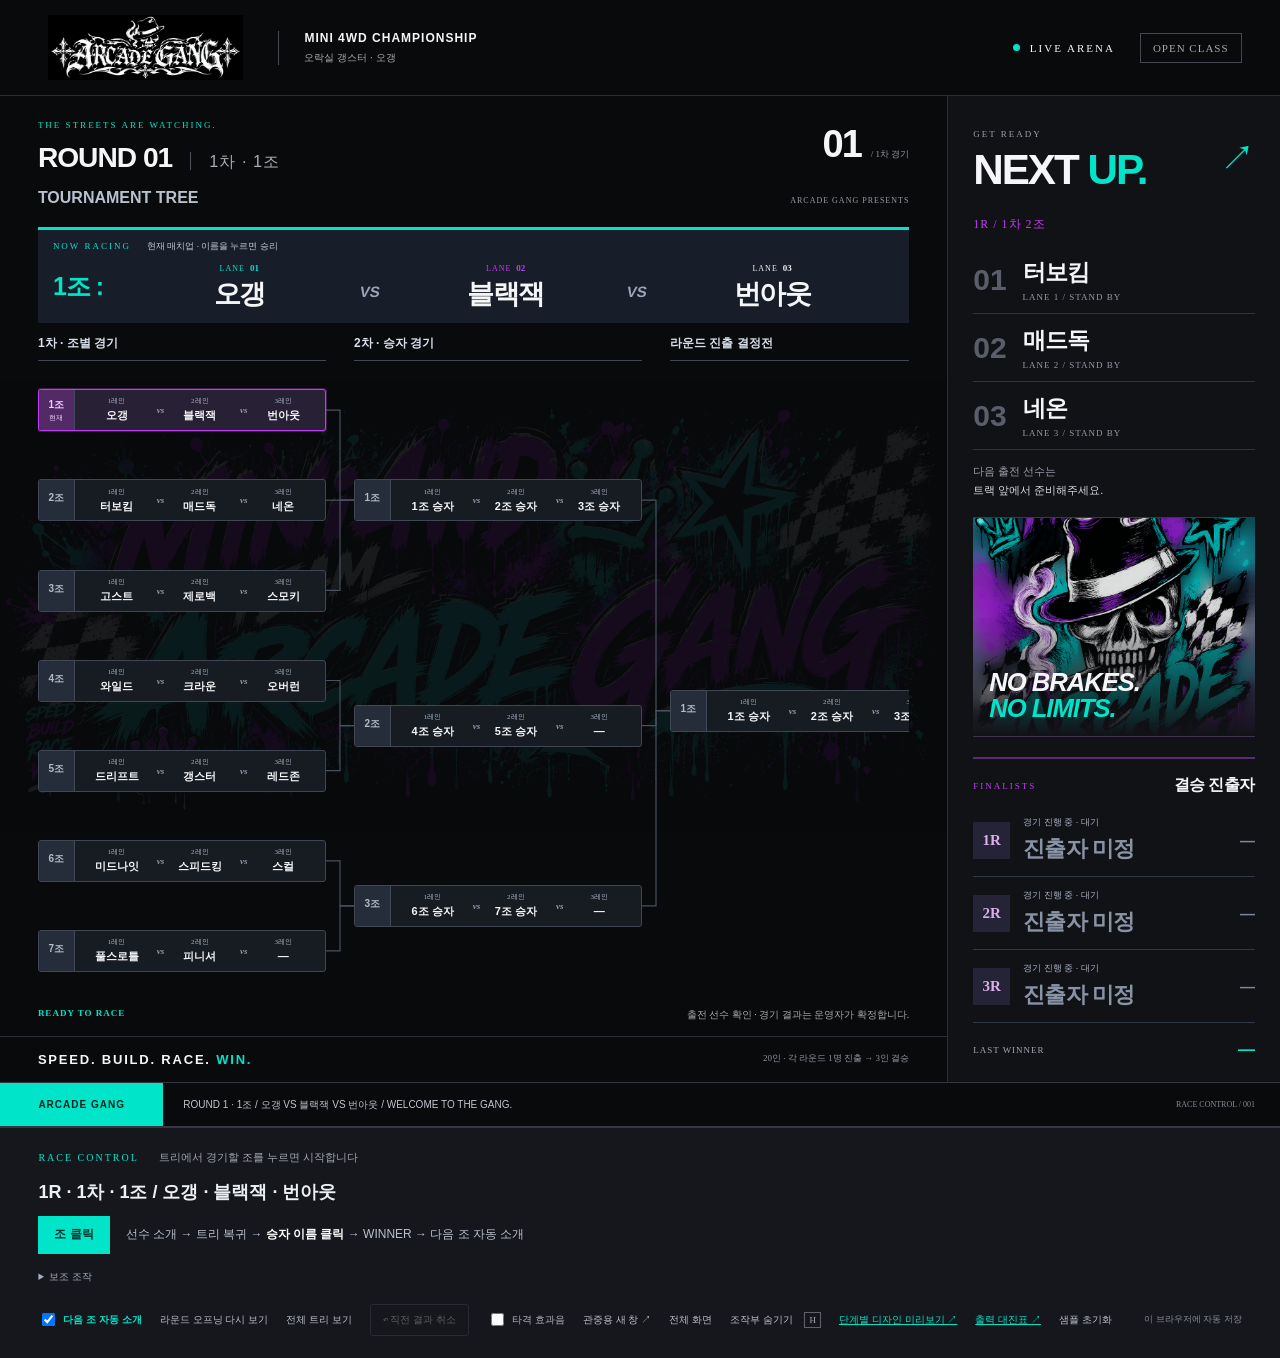
==== index.html @ 7ffb96b1 "오갱 최초" ====
<!doctype html><html lang="ko"><head><meta charset="utf-8"><meta name="viewport" content="width=device-width,initial-scale=1"><title>ARCADE GANG / LIVE ARENA</title><link rel="stylesheet" href="live.css"><link rel="stylesheet" href="live-v2.css"><link rel="stylesheet" href="live-readability.css"><link rel="stylesheet" href="live-scenes.css"></head><body>
<div class="audience-gate" id="audience-gate"><img src="assets/wordmark.png" alt="ARCADE GANG"><h1>관중용 경기 화면</h1><p>아래 버튼을 누르면 주소창 없이 전체 화면으로 시작합니다.</p><button id="start-audience">전체 화면으로 시작 ↗</button><button id="start-windowed">창 모드로 보기</button><small>전체 화면 종료: Esc · 다시 켜기: 오른쪽 아래 전체 화면</small></div><button class="audience-fullscreen" id="audience-fullscreen">전체 화면 ↗</button><div class="broadcast"><header><img src="assets/wordmark.png" alt="ARCADE GANG"><div class="header-label">MINI 4WD CHAMPIONSHIP<span>오락실 갱스터 · 오갱</span></div><div class="on-air"><i></i> LIVE ARENA <span>OPEN CLASS</span></div></header>
<div class="arena-grid"><main class="arena"><div class="match-top"><div><span class="kicker">THE STREETS ARE WATCHING.</span><h1><span id="round">ROUND 01</span><b id="heat">HEAT 01</b></h1></div><div class="match-count"><b id="counter">01</b><span id="count-label">/ 1차 경기</span></div></div><div class="stage"><section class="round-break" id="round-break"><div><span>INTERMISSION / 라운드 휴식</span><h2 id="break-title">다음 라운드 준비</h2><p>대진표를 확인하고 잠시 휴식해주세요.</p></div><button id="start-round">라운드 시작 ▶</button><strong class="audience-wait">운영자의 시작을 기다리고 있습니다.</strong></section><img class="back-art" src="assets/graffiti.png" alt=""><div class="stage-title"><span>ARCADE GANG PRESENTS</span><strong id="status">WHO OWNS THE TRACK?</strong></div><section class="current-match" aria-label="현재 매치업"><div class="current-caption">NOW RACING <span>현재 매치업 · 이름을 누르면 승리</span></div><div class="current-match-row"><strong id="current-heat-label">1조 :</strong><div class="lineup" id="lineup"></div></div></section><section class="showdown" id="showdown" aria-label="진출 결정전 대전 화면"><img src="assets/poster.png" alt="" class="showdown-art"><div class="showdown-title"><span id="showdown-eyebrow">ONE SHOT. ONE FINALIST.</span><h2 id="showdown-title">FINAL QUALIFIER</h2><p id="showdown-subtitle">결승행 티켓은 단 한 장.</p></div><div id="showdown-lineup" class="showdown-lineup"></div><div class="showdown-foot" id="showdown-foot">WIN YOUR PLACE IN THE FINAL.</div></section><section class="champion-board" id="champion-board"><img src="assets/poster.png" alt="" class="champion-art"><div class="champion-heading"><span>THE LAST GANG STANDING</span><h2>CHAMPION</h2><strong id="champion-name">—</strong><p>ARCADE GANG · 최종 우승</p><button id="replay-celebration">우승 연출 다시 보기 ▶</button></div></section><div class="tree-scroll"><div class="tournament-tree" id="tournament-tree"></div></div><div class="stage-caption"><span id="phase">READY TO RACE</span><span id="result">누가 트랙을 지배할 것인가.</span></div></div><div class="arena-bottom"><span>SPEED. BUILD. RACE. <b>WIN.</b></span><span class="sample-tag">20인 · 각 라운드 1명 진출 → 3인 결승</span></div>
<div class="overlay round-opening" id="round-opening" aria-hidden="true"><img class="opening-art" src="assets/poster.png" alt=""><div class="opening-bars"><i></i><i></i><i></i></div><div class="opening-content"><img src="assets/wordmark.png" alt="ARCADE GANG"><span id="opening-eyebrow">ENTER THE GANG.</span><h2 id="opening-title">ROUND 01</h2><strong id="opening-subtitle">첫 번째 질주가 시작된다.</strong><p id="opening-meta">20 RACERS / ONE FINALIST</p></div><div class="opening-counter" id="opening-counter">01</div></div><div class="overlay intro-overlay" id="intro-overlay" aria-hidden="true"><div class="intro-slash"></div><div class="intro-copy"><span id="intro-lane">LANE 01</span><strong id="intro-name">오갱</strong><small>ARCADE GANG / ENTER THE RACE</small></div><div class="intro-index" id="intro-index">01</div></div>
<div class="overlay winner-overlay" id="winner-overlay" aria-hidden="true"><img class="ceremony-art" src="assets/poster.png" alt=""><div class="ceremony-frame"></div><div class="winner-stripe"></div><div class="winner-copy"><span id="award-eyebrow">LEAVE YOUR NAME ON THE TRACK.</span><b id="award-label">WINNER</b><strong id="winner-name">오갱</strong><span id="award-caption" class="award-caption"></span><small id="winner-meta">ROUND 01 / HEAT 01 / LANE 01</small></div><div class="confetti" id="confetti"></div></div></main>
<aside><div class="next-head"><div><span>GET READY</span><h2>NEXT <em>UP.</em></h2></div><b>↗</b></div><div class="next-match" id="next-label">ROUND 01 / HEAT 02</div><div id="next-list"></div><div class="next-note">다음 출전 선수는<br><b>트랙 앞에서 준비해주세요.</b></div><div class="side-poster"><img src="assets/poster.png" alt="오갱 그래피티 해골 캐릭터"><span>NO BRAKES.<br><b>NO LIMITS.</b></span></div><section class="qualification-panel" aria-label="라운드별 결승 진출자"><div class="qualification-heading"><span>FINALISTS</span><h2>결승 진출자</h2></div><div id="round-qualifiers"></div></section><div class="last-result"><span>LAST WINNER</span><strong id="last-winner">—</strong></div></aside></div>
<footer class="ticker"><b>ARCADE GANG</b><span id="ticker">WELCOME TO THE GANG. &nbsp; 선수 소개를 재생하고 경기를 시작하세요.</span><span class="ticker-end">RACE CONTROL / 001</span></footer></div>
<section class="control" id="controls"><div class="control-title"><b>RACE CONTROL</b><span id="control-hint">① 선수 소개　② 승자 선택 후 확정　③ 다음 경기</span></div><div id="control-match" class="control-match"></div><div class="auto-guide"><b>조 클릭</b><span>선수 소개 → 트리 복귀 → <strong>승자 이름 클릭</strong> → WINNER → 다음 조 자동 소개</span></div><details class="manual-tools"><summary>보조 조작</summary><div class="control-actions"><button id="intro" class="primary">▶ 선수 소개 <kbd>Space</kbd></button><div class="winner-buttons" id="winner-buttons"></div><button id="confirm-winner" disabled>승자 확정</button><button id="skip-intro" hidden>소개 건너뛰기</button><button id="next" disabled>다음 경기 → <kbd>N</kbd></button><button id="undo" disabled>↶ 결과 취소</button></div></details><div class="control-options"><label><input type="checkbox" id="auto-advance" checked> 다음 조 자동 소개</label><button id="replay-opening">라운드 오프닝 다시 보기</button><button id="show-full-tree">전체 트리 보기</button><button id="undo-main">↶ 직전 결과 취소</button><label><input type="checkbox" id="sound"> 타격 효과음</label><button id="audience">관중용 새 창 ↗</button><button id="fullscreen">전체 화면</button><button id="hide-controls">조작부 숨기기 <kbd>H</kbd></button><a href="scene-preview.html" target="_blank">단계별 디자인 미리보기 ↗</a><a href="print.html" target="_blank">출력 대진표 ↗</a><button id="reset">샘플 초기화</button><span id="sync-note">이 브라우저에 자동 저장</span></div></section><button class="restore" id="restore">조작부 표시 · H</button><div class="notice" role="status" id="notice"></div><script src="lib/gsap.min.js"></script><script src="live-model.js"></script><script src="live-preview.js"></script><script src="live.js"></script></body></html>
---- live.css ----
:root{--bg:#090a0c;--line:#2b2d34;--cyan:#00e5ca;--purple:#c23cf3;--text:#f6f6f8;--muted:#999ba8}*{box-sizing:border-box}body{margin:0;background:var(--bg);color:var(--text);font-family:Bahnschrift,"Arial","Malgun Gothic",sans-serif}button,a{-webkit-tap-highlight-color:transparent}button{font:inherit;color:inherit;background:#202229;border:1px solid #424550;padding:12px 16px;cursor:pointer;border-radius:3px;font-size:12px}button:hover:not(:disabled){border-color:var(--cyan);color:var(--cyan)}button:disabled{opacity:.3;cursor:default}button:focus-visible,a:focus-visible{outline:2px solid var(--cyan);outline-offset:4px}kbd{font:9px Consolas;color:#a9acb5;border:1px solid #60636c;padding:2px 4px;margin-left:9px}.broadcast{max-width:2200px;margin:auto;min-height:760px}header{height:96px;padding:16px 3%;display:flex;gap:25px;align-items:center;border-bottom:1px solid var(--line)}header>img{width:215px;max-height:65px;object-fit:contain}.header-label{border-left:1px solid #494b53;padding-left:25px;font-size:12px;font-weight:bold;letter-spacing:1px}.header-label span{display:block;font-size:10px;font-weight:normal;letter-spacing:0;margin-top:6px;color:#aaa}.on-air{margin-left:auto;font:11px Consolas;letter-spacing:2px;display:flex;align-items:center;gap:10px}.on-air i{width:7px;height:7px;border-radius:50%;background:var(--cyan)}.on-air>span{border:1px solid #454750;padding:8px 12px;margin-left:15px;letter-spacing:1px;color:#aaa}.arena-grid{display:grid;grid-template-columns:minmax(0,1fr) 26%}.arena{position:relative;overflow:hidden;display:flex;flex-direction:column;min-width:0}.match-top{padding:28px 4% 0;display:flex;align-items:center;justify-content:space-between}.kicker{font:9px Consolas;letter-spacing:2px;color:var(--cyan)}h1{font-size:clamp(18px,2.2vw,36px);margin:10px 0 0;letter-spacing:-1px}h1 b{font-size:.58em;font-weight:normal;letter-spacing:1px;border-left:1px solid #50535d;padding-left:18px;margin-left:18px;color:#a8aab4}.match-count{text-align:right;display:flex;align-items:baseline;gap:10px}.match-count b{font-size:38px;letter-spacing:-2px}.match-count span{font:9px Consolas;color:#9699a5}.stage{position:relative;min-height:485px;flex:1;padding:40px 4% 20px;display:flex;flex-direction:column;justify-content:center;isolation:isolate}.back-art{position:absolute;inset:0;width:100%;height:100%;object-fit:contain;opacity:.14;z-index:-1;pointer-events:none}.stage-title{margin-bottom:30px}.stage-title>span{font:9px Consolas;letter-spacing:3px;color:#999ba5;display:block;margin-bottom:10px}.stage-title strong{font-size:clamp(22px,3.4vw,54px);font-style:italic;letter-spacing:-1.8px;font-weight:900}.lineup{display:grid;grid-template-columns:repeat(3,minmax(0,1fr));gap:24px}.racer{position:relative;min-height:206px;border-top:3px solid var(--lane);background:#15171bea;padding:22px 18px 18px;display:flex;flex-direction:column;justify-content:space-between;--lane:var(--cyan)}.racer:nth-child(2){--lane:var(--purple)}.racer:nth-child(3){--lane:#efeff3}.racer:not(:last-child):after{content:'VS';position:absolute;right:-23px;top:50%;transform:translateY(-50%) skew(-10deg);z-index:2;font-weight:900;font-size:20px;color:#fff;text-shadow:2px 2px #000}.lane-head{display:flex;justify-content:space-between;align-items:center;color:var(--lane);font:10px Consolas;letter-spacing:1px}.lane-head b{font-size:26px;letter-spacing:-2px}.racer h2{font-size:clamp(24px,3.2vw,52px);margin:25px 0 17px;letter-spacing:-2px;overflow-wrap:anywhere;line-height:1.2}.racer>small{font:8px Consolas;letter-spacing:2px;color:#9a9da9}.racer.vacant{opacity:.35;border-top-style:dashed}.racer.vacant h2{font-size:25px;color:#b5b7c0}.racer.selected{background:#103d35;border-color:var(--cyan)}.racer.selected>small{color:var(--cyan)}.racer.out{opacity:.35}.stage-caption{margin-top:30px;display:flex;justify-content:space-between;gap:20px;font:9px Consolas;color:#aaa;letter-spacing:1px}.stage-caption>span:first-child{color:var(--cyan);font-weight:bold}.stage-caption>span:last-child{font:10px "Malgun Gothic";letter-spacing:0}.arena-bottom{display:flex;justify-content:space-between;padding:22px 4%;border-top:1px solid var(--line);font-size:13px;letter-spacing:1.8px;font-weight:900}.arena-bottom b{color:var(--cyan)}.sample-tag{font:9px "Malgun Gothic";letter-spacing:0;color:#91939e}aside{border-left:1px solid var(--line);background:#111216;padding:27px 25px 20px;display:flex;flex-direction:column}.next-head{display:flex;justify-content:space-between;align-items:center}.next-head span{font:9px Consolas;letter-spacing:2px;color:#9c9faa}h2{margin:0}.next-head h2{font-size:clamp(27px,3.3vw,50px);font-weight:900;letter-spacing:-2px;margin-top:5px}.next-head em{font-style:normal;color:var(--cyan)}.next-head>b{font-size:35px;color:var(--cyan);font-weight:400}.next-match{font:10px Consolas;letter-spacing:1px;color:var(--purple);margin:22px 0 13px}.next-player{display:flex;align-items:center;gap:16px;padding:16px 0;border-bottom:1px solid #30333b}.next-player>span{font-size:30px;font-weight:900;color:#5a5e6b}.next-player strong{font-size:clamp(17px,1.7vw,27px);display:block;letter-spacing:-.7px}.next-player small{display:block;font:8px Consolas;letter-spacing:1px;color:#969aa7;margin-top:4px}.next-note{font-size:10px;line-height:1.7;color:#9c9fab;padding:15px 0 20px}.next-note b{color:#d9dbe1;font-weight:400}.side-poster{position:relative;height:160px;min-height:110px;overflow:hidden;flex:1}.side-poster>img{width:100%;height:100%;object-fit:cover;object-position:50% 40%;opacity:.85}.side-poster:after{content:'';position:absolute;inset:45% 0 0;background:linear-gradient(transparent,#111216)}.side-poster>span{position:absolute;left:12px;bottom:12px;font-size:23px;font-style:italic;font-weight:900;letter-spacing:-1px;line-height:1;z-index:1}.side-poster b{color:var(--cyan)}.last-result{display:flex;justify-content:space-between;align-items:center;padding-top:17px;font-size:17px}.last-result>span{font:8px Consolas;color:#a3a6b2;letter-spacing:1px}.last-result strong{color:var(--cyan)}.ticker{height:45px;border-block:1px solid #343741;display:flex;align-items:center;font-size:10px;overflow:hidden;gap:20px}.ticker>b{background:var(--cyan);color:#00251d;padding:17px 3%;white-space:nowrap;letter-spacing:1px}.ticker>span{color:#c1c4cf;white-space:nowrap;font-size:10px}.ticker-end{margin-left:auto;padding-right:25px;font:8px Consolas!important;color:#858a97!important}.overlay{position:absolute;inset:0;z-index:5;visibility:hidden;opacity:0;overflow:hidden;pointer-events:none}.intro-overlay{background:#0a0b0ff5;display:flex;align-items:center;padding:7%}.intro-slash{position:absolute;inset:-25% 65% -25% -15%;background:var(--cyan);transform:skew(-18deg)}.intro-copy{position:relative;z-index:1}.intro-copy>span{display:block;font:16px Consolas;letter-spacing:6px;color:var(--cyan);background:#08090d;padding:9px 15px;width:max-content}.intro-copy>strong{display:block;font-size:clamp(70px,10vw,170px);letter-spacing:-6px;line-height:1.3;text-shadow:5px 5px #090a0c;margin:14px 0}.intro-copy>small{font:10px Consolas;letter-spacing:3px;background:#090a0c;padding:6px}.intro-index{position:absolute;right:4%;font-size:clamp(180px,28vw,440px);font-weight:900;letter-spacing:-25px;-webkit-text-stroke:1px #454956;color:transparent;line-height:1}.winner-overlay{background:#080a0ef5;display:flex;align-items:center;justify-content:center}.winner-stripe{position:absolute;width:135%;height:55%;background:var(--cyan);transform:rotate(-9deg)}.winner-copy{z-index:1;text-align:center;position:relative}.winner-copy>span{font:9px Consolas;letter-spacing:3px;color:#121a18;display:block;margin-bottom:7px}.winner-copy>b{display:block;color:#061d18;font-size:clamp(80px,13vw,190px);line-height:.95;letter-spacing:-9px;font-weight:900;font-style:italic}.winner-copy>strong{display:block;font-size:clamp(55px,7vw,110px);line-height:1.25;margin:13px 0;color:#fff;text-shadow:3px 4px #003c31;letter-spacing:-4px}.winner-copy>small{font:10px Consolas;letter-spacing:2px;color:#001e18}.confetti{position:absolute;inset:0}.confetti i{position:absolute;width:7px;height:18px;background:var(--purple);top:40%;left:50%}.control{max-width:2200px;margin:auto;background:#15171c;padding:20px 3%;border-top:1px solid #343944}.control-title{display:flex;align-items:center;gap:20px;margin-bottom:15px}.control-title b{font:10px Consolas;letter-spacing:2px;color:var(--cyan)}.control-title span{font-size:10px;color:#a1a5b0}.control-actions{display:flex;gap:10px;align-items:center;flex-wrap:wrap}.control-actions .primary{background:var(--cyan);color:#002b23;border-color:var(--cyan);font-weight:bold}.primary kbd{color:#163f36;border-color:#5b968c}.winner-buttons{display:flex;gap:8px;border-inline:1px solid #434752;padding:0 12px}.winner-buttons button{border-color:#5d4772}.control-options{display:flex;gap:18px;align-items:center;flex-wrap:wrap;margin-top:17px;font-size:10px;color:#b4b7c2}.control-options button{border:0;background:transparent;padding:0;font-size:10px;color:#bec1ca}.control-options a{color:var(--cyan)}.control-options label{display:flex;align-items:center;gap:5px}.control-options>span{margin-left:auto;color:#888e9b;font-size:9px}.restore{display:none;position:fixed;right:20px;bottom:12px;z-index:20;opacity:.25;font-size:10px}.restore:hover{opacity:1}.clean .control{display:none}.clean .restore{display:block}.clean .broadcast{height:100dvh;min-height:600px;display:flex;flex-direction:column}.clean .arena-grid{flex:1;min-height:0}.clean .stage{min-height:0}.clean .ticker{flex-shrink:0}.audience .restore{display:none}.notice{position:fixed;bottom:25px;left:50%;transform:translateX(-50%);z-index:30;background:var(--cyan);color:#00251e;padding:12px 20px;opacity:0;pointer-events:none;font-size:13px}.notice.show{opacity:1}
@media(min-width:1600px){.broadcast{min-height:900px}.stage{min-height:620px}.racer{min-height:260px}.side-poster{min-height:200px}}
@media(max-width:1000px){header{height:78px}header>img{width:165px}.header-label{font-size:9px;padding-left:15px}.on-air{font-size:9px;letter-spacing:1px}.on-air>span{display:none}.arena-grid{grid-template-columns:minmax(0,1fr) 25%}aside{padding:22px 15px}.lineup{gap:16px}.racer{padding:15px 10px;min-height:175px}.racer h2{font-size:29px;letter-spacing:-1px}.racer:not(:last-child):after{font-size:15px;right:-17px}.stage{padding-top:30px;min-height:420px}.stage-title strong{font-size:33px}.stage-caption>span:last-child{display:none}.next-player{gap:9px;padding:13px 0}.next-player>span{font-size:22px}.next-player strong{font-size:17px}.side-poster>span{font-size:20px}.ticker-end{display:none}.winner-buttons{padding:0 8px}.control button{font-size:11px;padding:10px}.control-options button{padding:0}.control-options{gap:15px}.sample-tag{font-size:8px}.arena-bottom{letter-spacing:1px;font-size:10px}}
@media(max-width:640px){header{height:70px;padding:10px 16px;gap:12px}header>img{width:142px}.header-label{display:none}.on-air{font-size:9px}.arena-grid{display:flex;flex-direction:column}.match-top{padding:22px 18px 0}.kicker{font-size:8px}h1{font-size:25px}.match-count b{font-size:29px}.match-count span{font-size:8px}.stage{padding:30px 18px 23px;min-height:350px}.stage-title{margin-bottom:24px}.stage-title strong{font-size:28px;letter-spacing:-1px}.stage-title>span{font-size:8px}.lineup{gap:12px}.racer{padding:14px 9px;min-height:155px}.racer h2{font-size:25px;margin:20px 0;letter-spacing:-1px}.lane-head{font-size:8px;letter-spacing:0}.lane-head b{font-size:21px}.racer>small{font-size:6px;letter-spacing:1px}.racer:not(:last-child):after{font-size:13px;right:-14px}.arena-bottom{padding:17px 18px}.sample-tag{font-size:7px}aside{border-left:0;border-top:1px solid var(--line);padding:22px 18px;display:grid;grid-template-columns:1fr 1fr;column-gap:20px}.next-head{grid-column:1}.next-head h2{font-size:34px}.next-head>b{font-size:25px}.next-match{grid-column:1;margin:15px 0 0;font-size:9px}#next-list{grid-column:2;grid-row:1/5}.next-player{padding:9px 0}.next-player strong{font-size:19px}.next-player>span{font-size:25px}.next-note{font-size:9px;padding:10px 0}.side-poster{display:none}.last-result{grid-column:1/-1;border-top:1px solid #30333b;padding-top:13px;margin-top:12px}.ticker{gap:12px}.ticker>b{font-size:9px;padding-inline:18px}.ticker>span{font-size:8px}.control-title{align-items:flex-start;gap:12px}.control-title span{font-size:9px}.winner-buttons{order:3;width:100%;padding:10px 0 0;border:0}.winner-buttons>button{flex:1}.control-actions button{padding:11px;font-size:11px}kbd{display:none}.control-options{font-size:10px}.control-options>span{width:100%;margin-left:0}.intro-copy>strong{font-size:70px;letter-spacing:-3px}.intro-index{font-size:200px;letter-spacing:-15px}.winner-copy>b{font-size:85px;letter-spacing:-5px}.winner-copy>strong{font-size:60px;letter-spacing:-2px}.winner-copy>span{font-size:7px}.winner-copy>small{font-size:8px}.clean .broadcast{height:auto;min-height:100dvh}.clean .stage{min-height:340px}.notice{font-size:11px;width:max-content;max-width:90%}}
@media(prefers-reduced-motion:reduce){*{scroll-behavior:auto!important}}
---- live-v2.css ----
/* v2: live tournament tree, guided operator controls, audience fullscreen */
.audience-gate,.audience-fullscreen{display:none}.audience:not(.screen-started) .audience-gate{display:flex;position:fixed;inset:0;z-index:90;background:#090b10;align-items:center;justify-content:center;flex-direction:column;padding:30px;text-align:center}.audience-gate img{width:min(70vw,500px);margin-bottom:35px}.audience-gate h1{font-size:30px;letter-spacing:-1px}.audience-gate p{font-size:14px;line-height:1.8;color:#b6bac5}.audience-gate button{font-size:17px;margin-top:16px;padding:18px 35px}.audience-gate #start-audience{background:var(--cyan);color:#00251d;font-weight:bold}.audience-gate small{color:#888f9e;font-size:11px;margin-top:30px}.audience.screen-started:not(.is-fullscreen) .audience-fullscreen{display:block;position:fixed;right:20px;bottom:15px;z-index:80;background:var(--cyan);color:#00271e;font-weight:bold;padding:14px 22px;border:0}.audience.is-fullscreen .audience-fullscreen{display:none}.stage{padding-top:15px;padding-bottom:14px;justify-content:flex-start}.stage-title{margin-bottom:12px;display:flex;align-items:baseline;justify-content:space-between;gap:15px}.stage-title>span{font-size:8px;letter-spacing:1px;order:2}.stage-title strong{font-size:20px;letter-spacing:0;font-style:normal}.tree-scroll{overflow-x:auto;overflow-y:hidden;flex:1;min-height:380px}.tournament-tree{min-width:560px;height:100%;display:flex;flex-direction:column}.qualifier-bar{display:flex;align-items:center;gap:8px;margin-bottom:10px;font-size:10px}.qualifier-bar>span{border:1px solid #353b47;padding:7px 10px;flex:1;color:#9299a8;white-space:nowrap}.qualifier-bar b{margin-right:9px;color:#e6e8ee;font:10px Consolas}.qualifier-bar .qualified{color:var(--cyan);border-color:#24675a;background:#102820}.qualifier-bar .final-target{border:0;flex:0;color:#bdc1ca;font-size:9px}.tree-board{position:relative;display:grid;grid-template-columns:repeat(var(--tree-cols),minmax(0,1fr));gap:34px;flex:1;min-height:345px}.tree-column{position:relative;z-index:1;min-width:0}.tree-column-label{font-size:10px;color:#c3c7d2;padding-bottom:8px;border-bottom:1px solid #414754}.tree-node{position:absolute;left:0;right:0;transform:translateY(-50%);border:1px solid #404754;background:#171b22;border-radius:3px;overflow:hidden}.tree-node.now{border-color:var(--purple);box-shadow:0 0 0 1px #c23cf340}.tree-node.done{border-color:#236254}.tree-node-head{height:15px;background:#242934;padding:1px 7px;font-size:8px;display:flex;align-items:center;justify-content:space-between;color:#b3bbca}.tree-node.now .tree-node-head{background:#472453;color:#eed2ff}.tree-node.done .tree-node-head{color:var(--cyan)}.tree-node-head span{font-size:7px}.tree-player{display:flex;align-items:center;height:12px;padding:0 7px;gap:7px;border-top:1px solid #282e39;font-size:9px}.tree-player i{font:8px Consolas;color:#8d95a7;min-width:6px}.tree-player>span{white-space:nowrap;overflow:hidden;text-overflow:ellipsis}.tree-player>b{margin-left:auto;color:var(--cyan);font-size:8px}.tree-player.advances{background:#113a30;color:var(--cyan)}.tree-lines{position:absolute;inset:0;width:100%;height:100%;pointer-events:none}.tree-lines path{fill:none;stroke:#475160;stroke-width:1.2}.tree-lines .connected{stroke:var(--cyan)}.current-caption{font:8px Consolas;letter-spacing:2px;color:var(--cyan);margin:15px 0 9px}.current-caption span{font:9px 'Malgun Gothic';color:#9ba3b2;letter-spacing:0;margin-left:12px}.racer{min-height:75px;padding:9px 12px;border-top-width:2px;display:grid;grid-template-columns:1fr;gap:4px}.lane-head{font-size:8px}.lane-head b{font-size:15px;letter-spacing:0}.racer h2{font-size:24px;margin:0;letter-spacing:-1px}.racer>small{display:none}.racer.vacant h2{font-size:18px}.racer:not(:last-child):after{font-size:15px;right:-20px}.stage-caption{margin-top:12px}.match-top{padding-top:18px}.arena-bottom{padding-block:15px}.broadcast{min-height:850px}.stage{min-height:630px}.side-poster{max-height:240px}.control{padding-top:22px;padding-bottom:22px}.control-title span{font-size:12px}.control-match{font-size:18px;font-weight:bold;margin-bottom:18px;color:#eceff4}.control-actions{display:grid;grid-template-columns:190px minmax(300px,1fr) minmax(180px,240px);gap:12px;align-items:stretch}.control-actions>#intro{grid-column:1;grid-row:1/3;font-size:16px;min-height:100px}.winner-buttons{grid-column:2;grid-row:1;display:grid;grid-template-columns:repeat(3,minmax(0,1fr));gap:10px;padding:0;border:0}.winner-buttons>button{padding:12px 10px;background:#202530;display:flex;flex-direction:column;align-items:flex-start;gap:5px;border:1px solid #51596a}.winner-buttons>button>span{font-size:10px;color:#aaaeb9}.winner-buttons>button>strong{font-size:21px}.winner-buttons>button>small{font-size:10px;color:#aab0bf}.winner-buttons>button.picked{border-color:var(--cyan);background:#143a32;outline:1px solid var(--cyan)}.winner-buttons>button.picked>small{color:var(--cyan)}#confirm-winner{grid-column:2;grid-row:2;background:#303a4b;border-color:#6c768c;font-weight:bold;font-size:14px}#confirm-winner:not(:disabled){background:var(--purple);border-color:var(--purple);color:white}#next{grid-column:3;grid-row:1;font-size:15px;font-weight:bold}#next:not(:disabled){background:var(--cyan);border-color:var(--cyan);color:#002b23}#undo{grid-column:3;grid-row:2}#skip-intro{grid-column:1/-1;background:#42304d;color:#f4d9ff}#skip-intro[hidden]{display:none}.control-options{margin-top:20px}.control-options button{padding:5px 0}.clean .stage{min-height:0}.clean .tree-scroll{min-height:380px}.clean .stage-title{margin-bottom:10px}.clean .current-caption{margin-top:10px}.clean .stage-caption{margin-top:10px}.clean .arena-bottom{padding-block:12px}
@media(min-width:1600px){.tree-player{height:17px;font-size:12px}.tree-player i{font-size:9px}.tree-node-head{height:18px;font-size:10px}.tree-node-head span{font-size:8px}.tree-board{min-height:500px}.tree-scroll{min-height:540px}.stage{min-height:760px}.clean .tree-scroll{min-height:380px}.clean .tree-board{min-height:350px}.clean .racer h2{font-size:32px}}
@media(max-width:1000px){.control-actions{grid-template-columns:150px minmax(280px,1fr) 170px;gap:9px}.control-actions>#intro{font-size:13px}.winner-buttons>button>strong{font-size:18px}#next{font-size:13px}.stage-title>span{display:none}.qualifier-bar>span{padding:6px;font-size:9px}.qualifier-bar b{margin-right:5px}.tree-board{gap:25px}.stage{min-height:610px}.broadcast{min-height:820px}}
@media(max-width:720px){.control-actions{grid-template-columns:1fr 1fr}.control-actions>#intro{grid-column:1;grid-row:1;min-height:55px}.winner-buttons{grid-column:1/-1;grid-row:2}#confirm-winner{grid-column:1/-1;grid-row:3;min-height:50px}#next{grid-column:2;grid-row:1;font-size:12px}#undo{grid-column:1/-1;grid-row:4}.control-match{font-size:15px;line-height:1.7}.control-title span{font-size:9px}.control-actions button{padding:14px 10px}.winner-buttons>button>strong{font-size:21px}.tree-scroll{min-height:380px}.stage{min-height:610px}.racer{padding:8px;min-height:65px}.racer h2{font-size:22px}.tree-column-label{font-size:9px}.qualifier-bar .final-target{font-size:8px}.current-caption{margin-top:12px}.stage-title strong{font-size:18px}.clean .stage{min-height:610px}.clean .tree-scroll{min-height:380px}.broadcast{min-height:0}}
@media(min-width:721px) and (max-height:800px){.clean header{height:64px}.clean .match-top{padding-top:10px}.clean .match-top h1{font-size:22px;margin-top:4px}.clean .kicker{font-size:7px}.clean .match-count b{font-size:26px}.clean .stage{padding-top:8px;padding-bottom:8px}.clean .stage-title{margin-bottom:7px}.clean .stage-title strong{font-size:16px}.clean .qualifier-bar{margin-bottom:4px}.clean .qualifier-bar>span{padding:3px 7px}.clean .tree-scroll{min-height:320px}.clean .tree-board{min-height:295px}.clean .tree-node-head{height:13px}.clean .tree-player{height:10px;font-size:8px}.clean .current-caption{margin-top:6px;margin-bottom:5px}.clean .racer{min-height:50px;padding:5px 10px}.clean .racer h2{font-size:20px}.clean .arena-bottom{padding-block:9px}.clean .stage-caption{margin-top:7px}.clean .ticker{height:32px}}

/* Keep all seven first-wave boxes separated at every display size. */
.tree-board{min-height:430px}.tree-scroll{min-height:470px}.clean .tree-board{min-height:430px}.clean .tree-scroll{min-height:470px}
@media(min-width:1600px) and (min-height:951px){.tree-board,.clean .tree-board{min-height:550px}.tree-scroll,.clean .tree-scroll{min-height:590px}}
@media(min-width:721px) and (max-height:950px){.clean .tree-board{min-height:325px}.clean .tree-scroll{min-height:360px}.clean .tree-node-head{height:12px;font-size:8px;line-height:12px}.clean .tree-player{height:9px;line-height:9px;font-size:8px}.clean .tree-player i{font-size:7px}.clean .tree-node-head span{font-size:7px}.clean .racer h2{font-size:22px}.clean .racer{min-height:56px}}

/* Direct tournament operation: click a heat, then its winner. */
.tree-node[aria-disabled="false"]{cursor:pointer;transition:border-color .15s,box-shadow .15s}.tree-node[aria-disabled="false"]:hover{border-color:var(--cyan);box-shadow:0 0 0 1px var(--cyan)}.tree-node[aria-disabled="true"]{cursor:default}.tree-node:focus-visible{outline:2px solid var(--cyan);outline-offset:3px}.tree-player.can-pick{cursor:pointer}.tree-player.can-pick:hover{background:#195646;color:#fff}.tree-player.can-pick:hover:after{content:'승리 ✓';margin-left:auto;color:var(--cyan);font-size:8px}.racer[tabindex="0"]{cursor:pointer}.racer[tabindex="0"]:hover{background:#1b4038;outline:1px solid var(--cyan)}.racer[tabindex="0"]:after{pointer-events:none}.racer[tabindex="0"]:focus-visible{outline:2px solid var(--cyan)}.auto-guide{display:flex;align-items:center;gap:16px;font-size:12px;line-height:1.8;color:#b8c0ce}.auto-guide>b{background:var(--cyan);padding:8px 16px;color:#002e25;white-space:nowrap}.auto-guide strong{color:#fff}.manual-tools{margin-top:16px;color:#a4adbd;font-size:10px}.manual-tools summary{cursor:pointer;width:max-content}.manual-tools .control-actions{display:flex;align-items:stretch;margin-top:12px}.manual-tools #winner-buttons,.manual-tools #confirm-winner{display:none}.manual-tools #intro,.manual-tools #next,.manual-tools #undo{min-height:42px;font-size:12px;grid-column:auto;grid-row:auto}.manual-tools #skip-intro{padding:12px}.control-options>label:first-child{color:var(--cyan);font-weight:bold}.control-options #undo-main{border:1px solid #515a69;padding:8px 12px;color:#fff}.control-title>span{font-size:11px}.control-match{margin-bottom:12px}.audience .tree-node,.audience .racer{cursor:default!important}.audience .tree-player:hover,.audience .racer:hover{background:inherit;outline:0}.audience .tree-player:hover:after{display:none}
@media(max-width:720px){.auto-guide{font-size:10px;gap:10px}.auto-guide>b{padding:8px 10px}.control-options #undo-main{font-size:11px}.manual-tools .control-actions{flex-wrap:wrap}.control-title>span{font-size:9px}}
---- live-readability.css ----
/* Broadcast hierarchy: current match first, bracket second, finalists always visible. */
body{font-family:Bahnschrift,"Malgun Gothic",sans-serif}.back-art{opacity:.065}.stage-title{margin-bottom:12px}.stage-title strong{font-size:16px;color:#b9c1cf}.current-match{flex-shrink:0;background:#171e29;border-top:3px solid var(--cyan);padding:14px 20px 18px;margin-bottom:20px}.current-match .current-caption{margin:0 0 14px;font-size:11px;letter-spacing:2px}.current-match .current-caption>span{font-size:11px;color:#c4cbd7}.current-match-row{display:flex;align-items:center;gap:20px}.current-match-row>strong{font-size:clamp(23px,2.2vw,40px);letter-spacing:-1px;white-space:nowrap;color:var(--cyan);flex-shrink:0}.current-match .lineup{flex:1;min-width:0;gap:32px}.current-match .racer{border:0;border-radius:0;padding:0 8px;background:transparent;min-height:0;gap:7px;display:flex;align-items:center;justify-content:center;text-align:center}.current-match .lane-head{justify-content:center;gap:5px;font-size:9px;color:var(--lane);letter-spacing:1px}.current-match .lane-head b{font-size:11px;letter-spacing:0}.current-match .racer h2{font-size:clamp(24px,2.5vw,44px);letter-spacing:-1.4px;line-height:1.2;white-space:nowrap;margin:0;overflow:visible}.current-match .racer:not(:last-child):after{font-size:20px;right:-28px;top:60%;color:#9ca6b9;text-shadow:none}.current-match .racer.vacant{opacity:.4}.current-match .racer.vacant h2{font-size:22px}.current-match .racer.selected h2{color:var(--cyan)}.current-match .racer[tabindex="0"]:hover{outline:0;background:transparent}.current-match .racer[tabindex="0"]:hover h2{color:var(--cyan)}.current-match .racer[tabindex="0"]:focus-visible{outline:2px solid var(--cyan);outline-offset:5px}.tree-scroll{min-height:410px}.tournament-tree{min-width:920px}.tree-board,.clean .tree-board{min-height:390px;gap:28px}.tree-scroll,.clean .tree-scroll{min-height:410px}.tree-node{display:flex;align-items:stretch;min-height:48px;border-radius:3px}.tree-node .tree-node-head{width:36px;flex-shrink:0;height:auto;padding:5px 2px;flex-direction:column;justify-content:center;gap:4px;font-size:11px;border-right:1px solid #3f495a;background:#252d3b}.tree-node .tree-node-head>b{white-space:nowrap}.tree-node .tree-node-head>span{font-size:7px;line-height:1}.tree-matchup{display:grid;grid-template-columns:repeat(3,minmax(0,1fr));flex:1;min-width:0}.tree-node .tree-player{position:relative;display:flex;align-items:center;justify-content:center;flex-direction:column;height:auto;min-height:46px;padding:5px 6px;gap:4px;line-height:1.15;border:0;font-size:clamp(11px,.85vw,16px);font-weight:bold;min-width:0}.tree-node .tree-player>i{font:7px Consolas;color:#a9b3c7;white-space:nowrap;line-height:1}.tree-node .tree-player>span{overflow:visible;text-overflow:clip;white-space:nowrap;line-height:1.15;max-width:none}.tree-node .tree-player>b{position:absolute;top:3px;right:3px;margin:0;font-size:8px}.tree-node .tree-player:not(:last-child):after{content:'vs';position:absolute;right:-6px;top:50%;transform:translateY(-50%);font:italic bold 9px Consolas;color:#909aaf;z-index:1;pointer-events:none}.tree-node .tree-player.can-pick:hover:after{content:'vs';margin-left:0;color:#909aaf;font-size:9px}.tree-node .tree-player:last-child:after{display:none}.tree-node.now{background:#282034;box-shadow:0 0 0 1px #c23cf350}.tree-node.now .tree-node-head{background:#522a66}.tree-node.done .tree-node-head{background:#153d34}.tree-node .tree-player.advances{color:var(--cyan);background:#12392f}.tree-column-label{font-size:12px;color:#d8dfea;font-weight:bold}.arena-grid>aside{padding-bottom:22px}.side-poster{display:none}.next-note{padding-bottom:16px}.qualification-panel{margin-top:auto;padding-top:24px;border-top:2px solid #5b2c72}.qualification-heading{display:flex;align-items:center;justify-content:space-between;gap:10px;margin-bottom:8px}.qualification-heading>span{font:9px Consolas;letter-spacing:2px;color:var(--purple)}.qualification-heading h2{font-size:18px;letter-spacing:-.5px}.qualifier{display:flex;align-items:center;gap:13px;padding:17px 0;border-bottom:1px solid #303847}.qualifier-round{display:flex;align-items:center;justify-content:center;width:37px;height:37px;background:#252337;color:#dcafea;font:bold 15px Consolas;flex-shrink:0}.qualifier>div{min-width:0}.qualifier small{display:block;font-size:9px;color:#a9b2c4;margin-bottom:5px}.qualifier strong{font-size:clamp(20px,1.65vw,30px);letter-spacing:-.8px;white-space:nowrap;color:#8993a6;display:block}.qualifier.confirmed strong{color:var(--cyan)}.qualifier.confirmed .qualifier-round{background:#133e34;color:var(--cyan)}.qualifier>b{color:#7c879a;margin-left:auto;font-size:15px}.qualifier.confirmed>b{color:var(--cyan)}.last-result{padding-top:17px}.last-result>span{font-size:9px}.last-result strong{font-size:17px}.stage-caption{flex-shrink:0}.next-player strong{font-size:clamp(21px,1.8vw,30px)}.next-player small{font-size:9px}.next-match{font-size:12px}.next-note{font-size:11px}
@media(min-width:1600px){.stage,.clean .stage{min-height:0}.tree-board,.clean .tree-board{min-height:430px}.tree-scroll,.clean .tree-scroll{min-height:450px}.clean .current-match .racer h2{font-size:44px}}
@media(min-width:721px) and (max-height:950px){.current-match{padding:10px 15px 13px;margin-bottom:12px}.current-match .current-caption{margin-bottom:10px;font-size:9px}.current-match .current-caption>span{font-size:9px}.current-match-row{gap:14px}.current-match-row>strong{font-size:25px}.current-match .racer h2,.clean .current-match .racer h2{font-size:clamp(23px,2.1vw,34px)}.current-match .racer{min-height:0;gap:5px;padding:0 5px}.current-match .lineup{gap:22px}.current-match .racer:not(:last-child):after{font-size:15px;right:-19px}.clean .tree-board{min-height:325px}.clean .tree-scroll{min-height:345px}.tree-node .tree-node-head{font-size:10px;height:auto;line-height:1}.tree-node .tree-player{font-size:clamp(11px,.85vw,14px);height:auto;min-height:40px;line-height:1.1}.tree-node{min-height:42px}.qualification-panel{padding-top:16px}.qualifier{padding:12px 0}.qualifier strong{font-size:22px}.next-player{padding:11px 0}.qualification-heading h2{font-size:16px}.next-note{padding-block:12px}.current-match .lane-head{font-size:8px}.current-match .lane-head b{font-size:9px}}
@media(max-width:720px){.current-match{padding:12px;margin-bottom:16px;overflow-x:auto}.current-match-row{min-width:540px;gap:14px}.current-match .current-caption{font-size:9px}.current-match .current-caption>span{font-size:9px}.current-match-row>strong{font-size:25px}.current-match .racer h2{font-size:25px;letter-spacing:-1px}.current-match .lineup{gap:23px}.current-match .racer:not(:last-child):after{font-size:14px;right:-21px}.tree-scroll,.clean .tree-scroll{min-height:410px}.tree-board,.clean .tree-board{min-height:390px}.tree-node .tree-player{font-size:12px;min-height:46px}.tree-node .tree-node-head{font-size:11px}.stage,.clean .stage{min-height:650px}.qualification-panel{grid-column:1/-1;margin-top:10px;padding-top:17px}.qualification-heading h2{font-size:18px}#round-qualifiers{display:grid;grid-template-columns:repeat(3,minmax(0,1fr));gap:8px}.qualifier{display:flex;flex-wrap:wrap;gap:7px;padding:12px 5px}.qualifier-round{width:28px;height:28px;font-size:12px}.qualifier small{font-size:7px}.qualifier strong{font-size:clamp(12px,3.5vw,20px);letter-spacing:-.5px}.qualifier>b{display:none}.qualifier>div{width:100%}.next-player strong{font-size:22px}.qualification-heading>span{font-size:10px}.last-result{grid-column:1/-1}.stage-title strong{font-size:15px}}
---- live-scenes.css ----
/* Broadcast scenes: overview -> compact bracket -> qualifier -> grand final -> champion. */
.round-break{display:flex;align-items:center;justify-content:space-between;gap:20px;padding:18px 22px;margin-bottom:16px;background:#252036;border-left:4px solid var(--purple);flex-shrink:0}.round-break[hidden]{display:none}.round-break>div>span{font:9px Consolas;letter-spacing:2px;color:#d4a7ef}.round-break h2{font-size:23px;margin:7px 0}.round-break p{font-size:11px;color:#c3b8d5;margin:0}.round-break button{background:var(--purple);border:0;font-size:17px;font-weight:bold;padding:16px 25px;white-space:nowrap}.audience-wait{display:none}.audience .round-break button{display:none}.audience .round-break .audience-wait{display:block;font-size:12px;color:#e6d0f2;line-height:1.8}.round-pause .current-match{border-top-color:var(--purple)}.round-pause .tree-node[aria-disabled="false"]{border-style:dashed}.round-pause .current-caption{color:#e0a5f8}.round-pause .current-caption>span{visibility:hidden}.round-pause .current-caption:after{content:'라운드 시작 대기';font:11px 'Malgun Gothic';letter-spacing:0;color:#d4b3e8;margin-left:12px}
.side-poster{display:block;flex:1;min-height:120px;max-height:220px;height:clamp(120px,19vh,220px);margin:12px 0 20px;border-block:1px solid #40334c;background:#080a0e}.side-poster>img{object-fit:cover;object-position:50% 39%;opacity:.9}.side-poster>span{font-size:clamp(24px,2vw,36px);left:16px;bottom:15px}.qualification-panel{margin-top:0;padding-top:16px}.qualifier{padding-block:12px}.next-note{padding-bottom:6px}.arena-grid>aside{min-height:0}.tree-column-label{font-size:12px}.compact-field .tournament-tree{min-width:780px}.compact-field .tree-node{min-height:100px}.compact-field .tree-node .tree-node-head{width:52px;font-size:17px}.compact-field .tree-node .tree-node-head span{font-size:10px}.compact-field .tree-node .tree-player{min-height:98px;font-size:clamp(16px,1.3vw,23px);gap:9px}.compact-field .tree-node .tree-player i{font-size:10px}.compact-field .tree-node .tree-player:not(:last-child):after{font-size:12px;right:-7px}.compact-field .tree-node .tree-player b{font-size:12px;top:9px;right:8px}.compact-field .tree-column-label{font-size:15px;padding-bottom:12px}.compact-field .tree-board{min-height:410px}.compact-field .tree-scroll{min-height:430px}.compact-field .stage-title strong{color:#ddd2ec}.full-overview .tree-node{opacity:.8}.full-overview .tree-node.now{opacity:1}.full-overview .tree-board{min-height:430px}
.showdown,.champion-board{display:none}.focus-field .showdown,.grand-final .showdown{display:flex;position:relative;isolation:isolate;flex-direction:column;justify-content:center;flex:1;min-height:420px;padding:26px 0;overflow:hidden}.focus-field .tree-scroll,.grand-final .tree-scroll,.focus-field .current-match,.grand-final .current-match{display:none}.showdown-art{position:absolute;width:75%;height:115%;object-fit:contain;right:-20%;top:-8%;opacity:.15;z-index:-1;pointer-events:none}.showdown-title{position:relative;z-index:1;text-align:center;margin-bottom:33px}.showdown-title>span{font:10px Consolas;letter-spacing:3px;color:var(--purple)}.showdown-title h2{font-size:clamp(30px,4.3vw,74px);font-style:italic;letter-spacing:-2px;line-height:1.12;margin:12px 0}.showdown-title p{font-size:13px;color:#c4c9d3;margin:12px 0 0}.showdown-lineup{display:grid;grid-template-columns:repeat(3,minmax(0,1fr));gap:28px;position:relative;padding:0 9px}.showdown-racer{position:relative;min-height:235px;display:flex;flex-direction:column;align-items:center;justify-content:center;border-top:4px solid var(--cyan);background:#15272a;cursor:pointer;overflow:visible;--seed:var(--cyan)}.showdown-racer:nth-child(2){--seed:var(--purple);border-top-color:var(--purple);background:#2b1a35}.showdown-racer:nth-child(3){--seed:#f0f1f7;border-top-color:#f0f1f7;background:#232631}.showdown-racer:not(:last-child):after{content:'VS';position:absolute;right:-28px;top:50%;transform:translateY(-50%) skew(-10deg);font-weight:900;font-size:29px;text-shadow:3px 3px #090b10;z-index:2}.showdown-seed{font-size:12px;letter-spacing:2px;color:var(--seed);margin-bottom:40px}.showdown-number{position:absolute;top:22%;font-size:125px;font-weight:900;line-height:1;color:transparent;-webkit-text-stroke:1px #ffffff12;letter-spacing:-8px;pointer-events:none}.showdown-racer h3{font-size:clamp(28px,3vw,54px);letter-spacing:-1.8px;line-height:1.15;white-space:nowrap;position:relative;margin:0 0 15px}.showdown-racer>small{font:8px Consolas;letter-spacing:2px;color:#bdc5d4}.showdown-racer[tabindex="0"]:hover{outline:2px solid var(--seed);outline-offset:4px}.showdown-racer[tabindex="0"]:focus-visible{outline:3px solid var(--seed);outline-offset:4px}.showdown-racer.vacant{opacity:.3}.showdown-foot{text-align:center;margin-top:28px;color:var(--cyan);font:10px Consolas;letter-spacing:2px}.grand-final .showdown{min-height:480px;border-top:1px solid #816d3c;border-bottom:1px solid #816d3c;margin:12px 0;background:#181611}.grand-final .showdown-title{margin-top:10px}.grand-final .showdown-title>span{color:#ffd36a}.grand-final .showdown-title h2{font-size:clamp(46px,6vw,105px);color:#ffd36a;text-shadow:5px 5px #000;letter-spacing:-3px}.grand-final .showdown-racer{background:#252116;border-top-color:#ffd36a;--seed:#ffd36a;min-height:250px}.grand-final .showdown-seed{font-weight:bold;font-size:14px}.grand-final .showdown-foot{color:#ffd36a}.grand-final .match-top h1{color:#ffd36a}.grand-final .stage-title strong{color:#ffd36a}.grand-final .qualification-panel{border-top-color:#b99138}.grand-final .showdown-art{width:100%;opacity:.18;right:-25%}.grand-final .showdown-racer[tabindex="0"]:hover:before{content:'CHAMPION';position:absolute;bottom:-27px;color:#ffd36a;font:bold 11px Consolas;letter-spacing:3px}.audience .showdown-racer{cursor:default}.audience .showdown-racer:before{display:none}
.ceremony-art{display:none;position:absolute;inset:0 0 0 auto;width:48%;height:100%;object-fit:cover;object-position:50% 30%;opacity:.45;z-index:0}.ceremony-frame{display:none;position:absolute;inset:25px;border:1px solid #bd79d7}.award-caption{display:none!important}.qualifier-win .ceremony-art,.champion-win .ceremony-art,.qualifier-win .ceremony-frame,.champion-win .ceremony-frame{display:block}.qualifier-win .winner-stripe{height:65%;background:#8e25bc;transform:rotate(-8deg)}.qualifier-win .winner-copy>b{color:white;font-size:clamp(54px,7vw,120px);letter-spacing:-5px;text-shadow:4px 4px #360e4c}.qualifier-win .winner-copy>span:first-child{color:#e6c0ff}.qualifier-win .winner-copy>strong{font-size:clamp(65px,9vw,140px);color:#fff;text-shadow:5px 5px #3e1553}.qualifier-win .winner-copy>.award-caption{display:block!important;color:var(--cyan);font:bold 22px 'Malgun Gothic';letter-spacing:-.5px;margin:14px 0 20px}.qualifier-win .winner-copy>small{color:#e9cafa}.champion-win{background:#100f0af7}.champion-win .ceremony-art{width:70%;opacity:.55}.champion-win .ceremony-frame{border:2px solid #ffd36a;inset:22px}.champion-win .winner-stripe{height:70%;background:#b99138;transform:rotate(-6deg)}.champion-win .winner-copy>b{font-size:clamp(55px,7vw,125px);color:#fff0b6;text-shadow:5px 5px #55400c;letter-spacing:-5px}.champion-win .winner-copy>span:first-child{color:#fff0be}.champion-win .winner-copy>strong{font-size:clamp(70px,10vw,160px);color:#fff;text-shadow:6px 6px #5d4714}.champion-win .winner-copy>.award-caption{display:block!important;color:#fff3c4;font:bold 25px 'Malgun Gothic';letter-spacing:-1px;margin:12px 0 20px}.champion-win .winner-copy>small{color:#fff0bc}
.has-champion .stage-title,.has-champion .showdown,.has-champion .current-match,.has-champion .tree-scroll,.has-champion .stage-caption{display:none}.has-champion .champion-board{display:flex;position:relative;isolation:isolate;flex:1;min-height:500px;align-items:center;justify-content:flex-start;padding:35px 6%;overflow:hidden;background:#18140b;border-block:2px solid #a5812d}.champion-art{position:absolute;inset:0 0 0 auto;width:55%;height:100%;object-fit:cover;object-position:center 35%;opacity:.65;z-index:-1}.champion-heading{position:relative;z-index:1}.champion-heading>span{font:10px Consolas;letter-spacing:3px;color:#e9c25c}.champion-heading h2{font-size:clamp(45px,6vw,105px);letter-spacing:-4px;color:#ffd36a;font-style:italic;line-height:1.1;margin:15px 0}.champion-heading>strong{font-size:clamp(50px,6.5vw,110px);letter-spacing:-3px;line-height:1.25;display:block;text-shadow:4px 4px #000}.champion-heading p{font-size:14px;color:#f6dc9c;letter-spacing:2px;margin:20px 0 30px}.champion-heading button{border-color:#b88d2d;color:#ffdc83;background:#2c230e;font-size:12px}.audience #replay-celebration{display:none}
@media(min-width:1600px) and (min-height:951px){.showdown-racer{min-height:300px}.grand-final .showdown-racer{min-height:320px}.showdown-title{margin-bottom:45px}.showdown-racer h3{font-size:clamp(40px,3vw,65px)}}
@media(min-width:721px) and (max-height:850px){.round-break{padding:12px 16px;margin-bottom:10px}.round-break h2{font-size:18px;margin:5px 0}.round-break p{font-size:9px}.round-break button{font-size:14px;padding:12px 18px}.round-break>div>span{font-size:8px}.round-pause .current-match{padding-top:8px;padding-bottom:10px}.round-pause .tree-scroll,.round-pause .tree-board{min-height:280px}.round-pause .tree-node{min-height:34px}.round-pause .tree-node .tree-player{min-height:32px;font-size:10px;padding-block:3px;gap:3px}.round-pause .tree-node .tree-player>i{font-size:6px}.compact-field .tree-node{min-height:82px}.compact-field .tree-node .tree-player{min-height:80px;font-size:15px}.compact-field .tree-board{min-height:310px}.compact-field .tree-scroll{min-height:330px}.showdown,.focus-field .showdown,.grand-final .showdown{min-height:370px;padding:16px 0}.showdown-title{margin-bottom:22px}.showdown-title h2{font-size:38px;margin:9px 0}.grand-final .showdown-title h2{font-size:56px}.showdown-title p{font-size:11px;margin-top:8px}.showdown-racer,.grand-final .showdown-racer{min-height:185px}.showdown-seed{margin-bottom:28px;font-size:10px}.showdown-racer h3{font-size:clamp(26px,2.6vw,42px)}.showdown-number{font-size:100px}.showdown-foot{margin-top:18px;font-size:9px}.side-poster{height:100px;min-height:85px;max-height:130px;margin:6px 0 12px}.side-poster>span{font-size:23px;bottom:10px}.qualification-panel{padding-top:10px}.qualifier{padding-block:8px;gap:10px}.qualifier-round{width:28px;height:28px;font-size:12px}.qualifier small{font-size:7px;margin-bottom:3px}.qualifier strong{font-size:19px}.next-player{padding-block:8px}.next-player strong{font-size:21px}.next-note{font-size:9px;padding-block:8px}.next-match{font-size:10px;margin-top:15px}.next-head h2{font-size:36px}.last-result{padding-top:12px}.has-champion .champion-board{min-height:390px}.champion-heading h2{font-size:66px}.champion-heading>strong{font-size:65px}}
@media(max-width:720px){.round-break{padding:14px;flex-wrap:wrap;gap:12px}.round-break h2{font-size:20px}.round-break button{width:100%;font-size:16px;padding:14px}.audience .round-break .audience-wait{font-size:11px}.compact-field .tournament-tree{min-width:750px}.compact-field .tree-board{min-height:400px}.compact-field .tree-node .tree-player{font-size:16px}.compact-field .tree-node .tree-node-head{font-size:15px}.focus-field .stage,.grand-final .stage{min-height:550px}.showdown,.focus-field .showdown,.grand-final .showdown{min-height:420px;padding:20px 0}.showdown-lineup{gap:15px;padding-inline:3px}.showdown-racer,.grand-final .showdown-racer{min-height:190px}.showdown-title>span{font-size:8px;letter-spacing:1px}.showdown-title h2{font-size:29px}.grand-final .showdown-title h2{font-size:42px}.showdown-title p{font-size:10px}.showdown-racer h3{font-size:clamp(15px,4.5vw,25px);letter-spacing:-1px}.showdown-seed{font-size:8px;letter-spacing:0;margin-bottom:35px}.grand-final .showdown-seed{font-size:9px}.showdown-number{font-size:70px;letter-spacing:-4px;top:28%}.showdown-racer:not(:last-child):after{font-size:19px;right:-20px}.showdown-racer>small{font-size:6px;letter-spacing:.4px}.showdown-foot{font-size:8px;letter-spacing:.5px;line-height:1.8}.side-poster{display:block;grid-column:1/-1;height:200px;max-height:200px;margin:10px 0 15px;flex:none}.side-poster>img{object-position:center 33%}.qualification-panel{margin-top:0}.qualifier-win .winner-copy>b{font-size:54px;letter-spacing:-3px}.qualifier-win .winner-copy>strong{font-size:65px}.qualifier-win .winner-copy>.award-caption{font-size:16px}.champion-win .winner-copy>b{font-size:48px;letter-spacing:-3px}.champion-win .winner-copy>strong{font-size:68px}.champion-win .winner-copy>.award-caption{font-size:17px}.ceremony-frame,.champion-win .ceremony-frame{inset:12px}.has-champion .champion-board{min-height:460px;padding:30px 5%}.champion-art{width:90%;opacity:.4}.champion-heading h2{font-size:45px;letter-spacing:-2px}.champion-heading>strong{font-size:50px}.champion-heading>span{font-size:8px;letter-spacing:1px}.champion-heading p{font-size:11px}}

.design-preview:after{content:'DESIGN PREVIEW / 샘플 결과';position:fixed;bottom:8px;left:12px;z-index:35;color:#aab4c7;background:#0a0c13d9;padding:6px 9px;font:9px Consolas;letter-spacing:1px;pointer-events:none}.design-preview .audience-fullscreen{bottom:12px;font-size:11px;padding:10px 15px}

/* Round entrances are interruptible GSAP timelines, then flow into player intros. */
.round-opening{background:#0b0b13;display:flex;align-items:center;justify-content:center;isolation:isolate}.opening-art{position:absolute;inset:0 0 0 auto;width:72%;height:100%;object-fit:cover;object-position:50% 35%;opacity:.32;z-index:-1;pointer-events:none}.opening-bars{position:absolute;inset:-20%;transform:rotate(-12deg);z-index:0;pointer-events:none}.opening-bars i{display:block;height:16%;margin-bottom:2%;width:100%;background:#6a1c8d;opacity:.8}.opening-bars i:nth-child(2){background:#7d25a5}.opening-bars i:nth-child(3){background:#00baa4;opacity:.35}.opening-content{position:relative;text-align:center;z-index:2;width:90%;padding:25px 0}.opening-content>img{display:block;width:min(360px,56%);max-height:115px;object-fit:contain;margin:0 auto 32px}.opening-content>span{display:block;font:10px Consolas;letter-spacing:3px;color:#d3acec}.opening-content>h2{font-size:clamp(50px,8vw,145px);font-style:italic;letter-spacing:-5px;line-height:1.08;color:#fff;margin:20px 0 15px;font-weight:900;text-shadow:5px 5px #160420}.opening-content>strong{display:block;font-size:clamp(17px,2vw,30px);letter-spacing:-.5px;color:#fff}.opening-content>p{font:10px Consolas;letter-spacing:2px;color:#b6c2d8;margin-top:28px}.opening-counter{position:absolute;right:3%;bottom:2%;font-size:clamp(150px,27vw,420px);font-weight:900;letter-spacing:-20px;color:transparent;-webkit-text-stroke:1px #c58be24a;line-height:.9;pointer-events:none;z-index:1}.opening-final{background:#14110a}.opening-final .opening-bars i{background:#876222}.opening-final .opening-bars i:nth-child(2){background:#a87d2b}.opening-final .opening-bars i:nth-child(3){background:#ffd36a}.opening-final .opening-content>h2{color:#ffe5a3;font-size:clamp(38px,6.8vw,130px);text-shadow:5px 5px #3d2908}.opening-final .opening-content>span{color:#ffdc82}.opening-final .opening-content>strong{color:#fff5d5}.opening-final .opening-content>p{color:#e6d5b0}.opening-final .opening-counter{-webkit-text-stroke-color:#d4ac5f55;font-size:clamp(100px,17vw,280px);letter-spacing:-10px}.opening-first .opening-content>span{color:var(--cyan)}
@media(max-height:800px) and (min-width:721px){.opening-content>img{max-height:85px;margin-bottom:22px}.opening-content>h2{font-size:95px;margin:16px 0 12px}.opening-final .opening-content>h2{font-size:78px}.opening-content>strong{font-size:21px}.opening-content>p{margin-top:22px}.opening-counter{font-size:250px}}
@media(max-width:720px){.opening-content>img{width:65%;margin-bottom:27px}.opening-content>span{font-size:8px;letter-spacing:1px}.opening-content>h2{font-size:49px;letter-spacing:-2px}.opening-content>strong{font-size:17px;line-height:1.6}.opening-content>p{font-size:8px;letter-spacing:.7px;line-height:1.8}.opening-final .opening-content>h2{font-size:37px;letter-spacing:-2px}.opening-counter{font-size:160px;letter-spacing:-10px}.opening-final .opening-counter{font-size:95px;letter-spacing:-6px}.opening-art{width:100%;opacity:.3}}
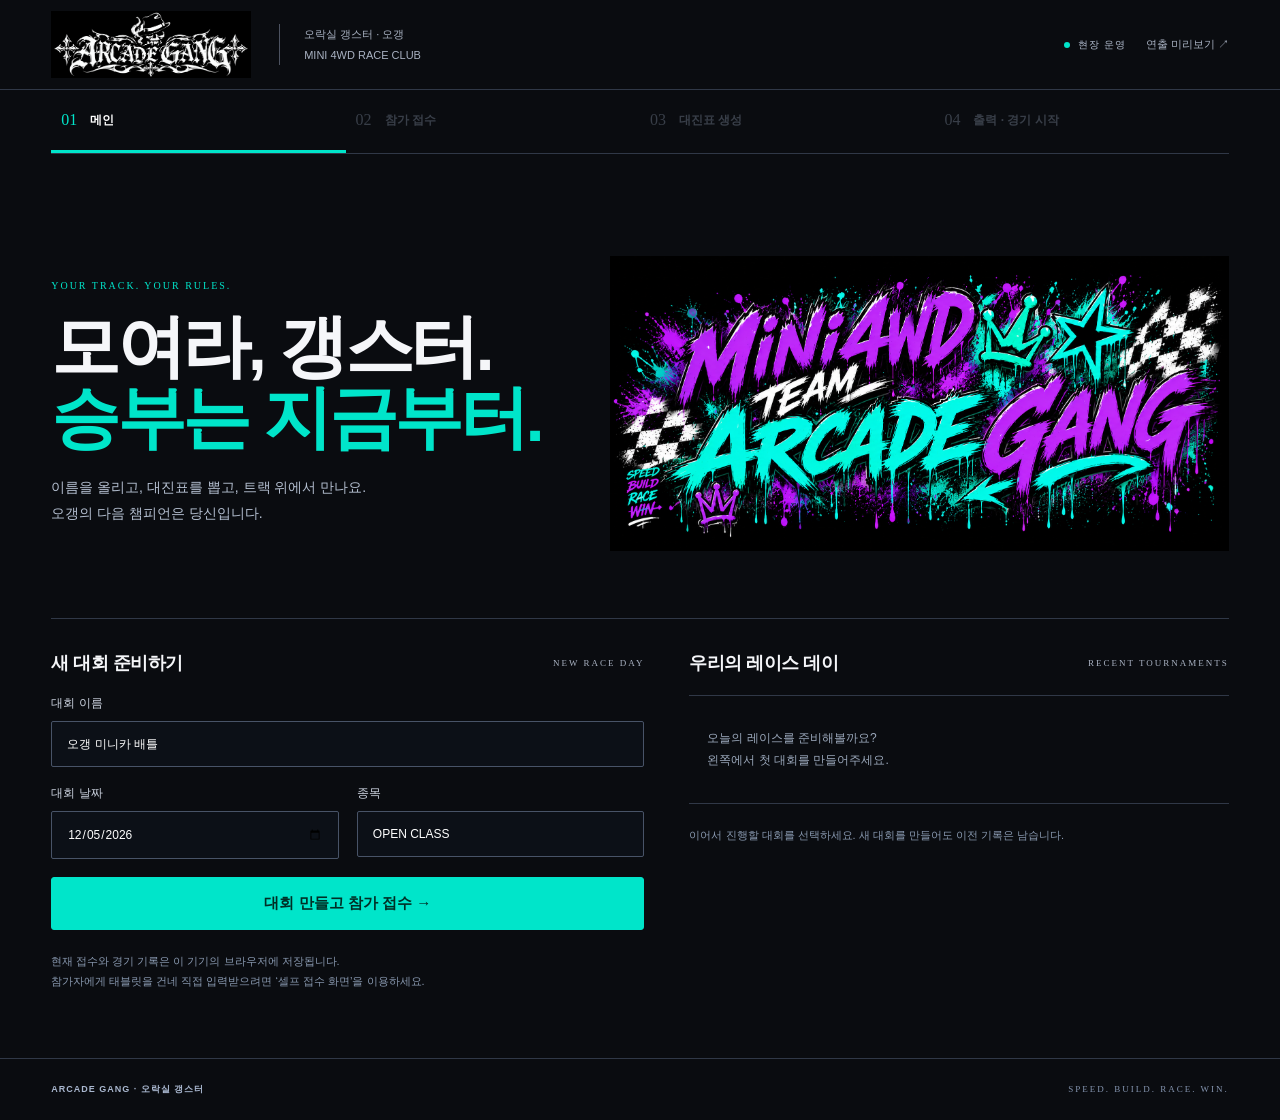
==== commit 465afd4a: "14" ====
--- a/index.html
+++ b/index.html
@@ -1,8 +1,9 @@
-<!doctype html><html lang="ko"><head><meta charset="utf-8"><meta name="viewport" content="width=device-width,initial-scale=1"><title>ARCADE GANG / LIVE ARENA</title><link rel="stylesheet" href="live.css"><link rel="stylesheet" href="live-v2.css"><link rel="stylesheet" href="live-readability.css"><link rel="stylesheet" href="live-scenes.css"></head><body>
-<div class="audience-gate" id="audience-gate"><img src="assets/wordmark.png" alt="ARCADE GANG"><h1>관중용 경기 화면</h1><p>아래 버튼을 누르면 주소창 없이 전체 화면으로 시작합니다.</p><button id="start-audience">전체 화면으로 시작 ↗</button><button id="start-windowed">창 모드로 보기</button><small>전체 화면 종료: Esc · 다시 켜기: 오른쪽 아래 전체 화면</small></div><button class="audience-fullscreen" id="audience-fullscreen">전체 화면 ↗</button><div class="broadcast"><header><img src="assets/wordmark.png" alt="ARCADE GANG"><div class="header-label">MINI 4WD CHAMPIONSHIP<span>오락실 갱스터 · 오갱</span></div><div class="on-air"><i></i> LIVE ARENA <span>OPEN CLASS</span></div></header>
-<div class="arena-grid"><main class="arena"><div class="match-top"><div><span class="kicker">THE STREETS ARE WATCHING.</span><h1><span id="round">ROUND 01</span><b id="heat">HEAT 01</b></h1></div><div class="match-count"><b id="counter">01</b><span id="count-label">/ 1차 경기</span></div></div><div class="stage"><section class="round-break" id="round-break"><div><span>INTERMISSION / 라운드 휴식</span><h2 id="break-title">다음 라운드 준비</h2><p>대진표를 확인하고 잠시 휴식해주세요.</p></div><button id="start-round">라운드 시작 ▶</button><strong class="audience-wait">운영자의 시작을 기다리고 있습니다.</strong></section><img class="back-art" src="assets/graffiti.png" alt=""><div class="stage-title"><span>ARCADE GANG PRESENTS</span><strong id="status">WHO OWNS THE TRACK?</strong></div><section class="current-match" aria-label="현재 매치업"><div class="current-caption">NOW RACING <span>현재 매치업 · 이름을 누르면 승리</span></div><div class="current-match-row"><strong id="current-heat-label">1조 :</strong><div class="lineup" id="lineup"></div></div></section><section class="showdown" id="showdown" aria-label="진출 결정전 대전 화면"><img src="assets/poster.png" alt="" class="showdown-art"><div class="showdown-title"><span id="showdown-eyebrow">ONE SHOT. ONE FINALIST.</span><h2 id="showdown-title">FINAL QUALIFIER</h2><p id="showdown-subtitle">결승행 티켓은 단 한 장.</p></div><div id="showdown-lineup" class="showdown-lineup"></div><div class="showdown-foot" id="showdown-foot">WIN YOUR PLACE IN THE FINAL.</div></section><section class="champion-board" id="champion-board"><img src="assets/poster.png" alt="" class="champion-art"><div class="champion-heading"><span>THE LAST GANG STANDING</span><h2>CHAMPION</h2><strong id="champion-name">—</strong><p>ARCADE GANG · 최종 우승</p><button id="replay-celebration">우승 연출 다시 보기 ▶</button></div></section><div class="tree-scroll"><div class="tournament-tree" id="tournament-tree"></div></div><div class="stage-caption"><span id="phase">READY TO RACE</span><span id="result">누가 트랙을 지배할 것인가.</span></div></div><div class="arena-bottom"><span>SPEED. BUILD. RACE. <b>WIN.</b></span><span class="sample-tag">20인 · 각 라운드 1명 진출 → 3인 결승</span></div>
-<div class="overlay round-opening" id="round-opening" aria-hidden="true"><img class="opening-art" src="assets/poster.png" alt=""><div class="opening-bars"><i></i><i></i><i></i></div><div class="opening-content"><img src="assets/wordmark.png" alt="ARCADE GANG"><span id="opening-eyebrow">ENTER THE GANG.</span><h2 id="opening-title">ROUND 01</h2><strong id="opening-subtitle">첫 번째 질주가 시작된다.</strong><p id="opening-meta">20 RACERS / ONE FINALIST</p></div><div class="opening-counter" id="opening-counter">01</div></div><div class="overlay intro-overlay" id="intro-overlay" aria-hidden="true"><div class="intro-slash"></div><div class="intro-copy"><span id="intro-lane">LANE 01</span><strong id="intro-name">오갱</strong><small>ARCADE GANG / ENTER THE RACE</small></div><div class="intro-index" id="intro-index">01</div></div>
-<div class="overlay winner-overlay" id="winner-overlay" aria-hidden="true"><img class="ceremony-art" src="assets/poster.png" alt=""><div class="ceremony-frame"></div><div class="winner-stripe"></div><div class="winner-copy"><span id="award-eyebrow">LEAVE YOUR NAME ON THE TRACK.</span><b id="award-label">WINNER</b><strong id="winner-name">오갱</strong><span id="award-caption" class="award-caption"></span><small id="winner-meta">ROUND 01 / HEAT 01 / LANE 01</small></div><div class="confetti" id="confetti"></div></div></main>
-<aside><div class="next-head"><div><span>GET READY</span><h2>NEXT <em>UP.</em></h2></div><b>↗</b></div><div class="next-match" id="next-label">ROUND 01 / HEAT 02</div><div id="next-list"></div><div class="next-note">다음 출전 선수는<br><b>트랙 앞에서 준비해주세요.</b></div><div class="side-poster"><img src="assets/poster.png" alt="오갱 그래피티 해골 캐릭터"><span>NO BRAKES.<br><b>NO LIMITS.</b></span></div><section class="qualification-panel" aria-label="라운드별 결승 진출자"><div class="qualification-heading"><span>FINALISTS</span><h2>결승 진출자</h2></div><div id="round-qualifiers"></div></section><div class="last-result"><span>LAST WINNER</span><strong id="last-winner">—</strong></div></aside></div>
-<footer class="ticker"><b>ARCADE GANG</b><span id="ticker">WELCOME TO THE GANG. &nbsp; 선수 소개를 재생하고 경기를 시작하세요.</span><span class="ticker-end">RACE CONTROL / 001</span></footer></div>
-<section class="control" id="controls"><div class="control-title"><b>RACE CONTROL</b><span id="control-hint">① 선수 소개　② 승자 선택 후 확정　③ 다음 경기</span></div><div id="control-match" class="control-match"></div><div class="auto-guide"><b>조 클릭</b><span>선수 소개 → 트리 복귀 → <strong>승자 이름 클릭</strong> → WINNER → 다음 조 자동 소개</span></div><details class="manual-tools"><summary>보조 조작</summary><div class="control-actions"><button id="intro" class="primary">▶ 선수 소개 <kbd>Space</kbd></button><div class="winner-buttons" id="winner-buttons"></div><button id="confirm-winner" disabled>승자 확정</button><button id="skip-intro" hidden>소개 건너뛰기</button><button id="next" disabled>다음 경기 → <kbd>N</kbd></button><button id="undo" disabled>↶ 결과 취소</button></div></details><div class="control-options"><label><input type="checkbox" id="auto-advance" checked> 다음 조 자동 소개</label><button id="replay-opening">라운드 오프닝 다시 보기</button><button id="show-full-tree">전체 트리 보기</button><button id="undo-main">↶ 직전 결과 취소</button><label><input type="checkbox" id="sound"> 타격 효과음</label><button id="audience">관중용 새 창 ↗</button><button id="fullscreen">전체 화면</button><button id="hide-controls">조작부 숨기기 <kbd>H</kbd></button><a href="scene-preview.html" target="_blank">단계별 디자인 미리보기 ↗</a><a href="print.html" target="_blank">출력 대진표 ↗</a><button id="reset">샘플 초기화</button><span id="sync-note">이 브라우저에 자동 저장</span></div></section><button class="restore" id="restore">조작부 표시 · H</button><div class="notice" role="status" id="notice"></div><script src="lib/gsap.min.js"></script><script src="live-model.js"></script><script src="live-preview.js"></script><script src="live.js"></script></body></html>
+<!doctype html><html lang="ko"><head><meta charset="utf-8"><meta name="viewport" content="width=device-width,initial-scale=1"><meta name="theme-color" content="#0a0c10"><meta name="description" content="ARCADE GANG 미니카 대회 참가 접수, 대진표 생성과 경기 진행"><title>ARCADE GANG · RACE CLUB</title><link rel="stylesheet" href="hub.css"></head><body>
+<header class="topbar"><a class="brand" href="#home" aria-label="오갱 메인"><img src="assets/wordmark.png" alt="ARCADE GANG"></a><div class="brand-tag">오락실 갱스터 · 오갱<br>MINI 4WD RACE CLUB</div><div class="top-right"><span class="local-status">현장 운영</span><a class="text-link" href="scene-preview.html" target="_blank">연출 미리보기 ↗</a></div></header>
+<button id="exit-kiosk" class="kiosk-exit quiet">운영자 화면으로 ↗</button><div class="app-shell"><nav class="steps" aria-label="대회 준비 단계"><button data-go="home"><b>01</b> 메인</button><button data-go="register"><b>02</b> 참가 접수</button><button data-go="draw"><b>03</b> 대진표 생성</button><button data-go="ready"><b>04</b> 출력 · 경기 시작</button></nav>
+<main>
+<section class="page" data-page="home"><div class="home-hero"><div class="hero-copy"><span class="eyebrow">YOUR TRACK. YOUR RULES.</span><h1>모여라, 갱스터.<br><em>승부는 지금부터.</em></h1><p>이름을 올리고, 대진표를 뽑고, 트랙 위에서 만나요.<br>오갱의 다음 챔피언은 당신입니다.</p></div><img class="hero-art" src="assets/graffiti.png" alt="청록색과 보라색 ARCADE GANG 미니카 그래피티"></div><div class="home-lower"><div><div class="section-label"><h2>새 대회 준비하기</h2><span>NEW RACE DAY</span></div><form id="event-form" class="event-form"><label>대회 이름<input id="event-title" name="title" maxlength="40" value="오갱 미니카 배틀" required autocomplete="off"></label><label>대회 날짜<input id="event-date" name="date" type="date" required></label><label>종목<input id="event-class" name="raceClass" maxlength="24" value="OPEN CLASS" required></label><button class="primary" type="submit">대회 만들고 참가 접수 →</button></form><p class="home-note">현재 접수와 경기 기록은 이 기기의 브라우저에 저장됩니다.<br>참가자에게 태블릿을 건네 직접 입력받으려면 ‘셀프 접수 화면’을 이용하세요.</p></div><div><div class="section-label"><h2>우리의 레이스 데이</h2><span>RECENT TOURNAMENTS</span></div><div id="event-list"></div><p class="home-note">이어서 진행할 대회를 선택하세요. 새 대회를 만들어도 이전 기록은 남습니다.</p></div></div></section>
+<section class="page" data-page="register" hidden><div class="page-head"><div><span class="eyebrow">PLAYER CHECK-IN</span><h1>오늘의 레이서,<br>이름을 남겨주세요.</h1><p id="register-event-name">대회 참가 접수</p></div><div class="head-actions"><button class="quiet" id="enter-kiosk">셀프 접수 화면 ↗</button><div class="counter"><strong id="player-count">0</strong><span>RACERS CHECKED IN</span></div></div></div><div class="kiosk-poster"><img src="assets/poster.png" alt=""></div><div class="register-layout"><div class="checkin-card"><span class="eyebrow">WELCOME TO THE GANG.</span><h2>무슨 이름으로 달릴까요?</h2><p>경기에서 사용할 이름 또는 닉네임을 입력해주세요.</p><form id="player-form"><label for="player-name">선수 이름 / 닉네임</label><input id="player-name" name="playerName" maxlength="40" placeholder="이름을 입력해주세요" autocomplete="off" required enterkeyhint="done"><small class="field-note">1~20글자 · 경기 화면에서는 5글자 뒤부터 ...로 표시됩니다.</small><button type="submit" class="primary">참가 접수 완료 ↗</button></form><div class="receipt" id="receipt" role="status" aria-live="polite">이름을 입력하고 접수 완료를 눌러주세요.</div><details class="bulk-box"><summary>운영자 · 명단 한 번에 추가하기</summary><textarea id="bulk-names" rows="5" placeholder="한 줄에 한 명씩 입력&#10;오갱&#10;블랙잭&#10;번아웃" aria-label="추가할 선수 명단"></textarea><button id="add-bulk">명단 일괄 추가</button></details><div class="register-brand"><img src="assets/wordmark.png" alt="ARCADE GANG"><span>SPEED. BUILD. RACE. WIN.</span></div></div><section class="roster-panel" aria-label="참가자 명단"><div class="roster-top"><h2>참가자 명단 <span id="roster-count">00</span></h2><input type="search" id="roster-search" placeholder="선수 이름 검색" aria-label="선수 이름 검색"></div><div class="roster-list" id="roster-list"></div><div class="roster-foot"><span>최소 3명 · 최대 64명</span><button class="purple" id="to-draw">접수 마치고 대진표 생성 →</button></div></section></div><div class="bottom-bar"><span>동명이인은 구분할 수 있는 별칭을 사용해주세요.<br>현장 접수 화면입니다. 다른 기기와 명단이 자동 공유되지는 않습니다.</span><button class="quiet" id="export-event">접수 명단 백업 ↓</button></div></section>
+<section class="page" data-page="draw" hidden><div class="page-head"><div><span class="eyebrow">BUILD THE BRACKET</span><h1>레인은 공정하게.<br>승부는 뜨겁게.</h1><p id="draw-event-name">접수한 명단으로 대진표를 만듭니다.</p></div><div class="head-actions"><button class="quiet" data-go="register">← 명단 확인</button></div></div><div class="settings-strip"><div><small>참가 선수</small><strong><em id="draw-count">0</em>명</strong></div><div><small>경기 방식</small><strong>토너먼트 3R</strong></div><div><small>레인 배치</small><strong>3라운드 · 각 레인 1회</strong></div><div><small>결승 진출</small><strong>라운드별 1명 → 3인 결승</strong></div></div><div class="draw-empty" id="draw-empty"><span>SHUFFLE. LINE UP. RACE.</span><h2>명단은 준비됐습니다.</h2><p>각 라운드마다 3인조·2인조로 편성합니다.<br>라운드 진출자는 이후 경기에서 빠지고, 남은 선수는 출력물의 레인을 유지합니다.</p><button id="generate" class="purple">대진표 추첨하기 ↗</button></div><div id="generated-view" hidden><div class="draw-actions"><p>접수한 이름 그대로 편성했습니다. 선수 이름과 레인을 확인해주세요.<br>3개 라운드에서 각 선수가 1·2·3레인에 한 번씩 배치됩니다.</p><div><button id="regenerate" class="quiet">다시 추첨</button><button class="primary" id="confirm-bracket">이 대진표로 확정 →</button></div></div><div class="round-grid" id="draw-rounds"></div></div><div class="bottom-bar"><span id="draw-lock-note">추첨 후에도 경기 시작 전에는 다시 편성할 수 있습니다.</span><button class="quiet" data-go="home">메인으로</button></div></section>
+<section class="page" data-page="ready" hidden><div class="page-head"><div><span class="eyebrow">ALL SET. LET’S RACE.</span><h1>대진표 준비 끝.<br>이제 트랙으로.</h1><p>한 장을 출력하고, 경기 화면을 열어주세요.</p></div><button class="quiet" data-go="draw">← 대진표 확인</button></div><div class="ready-summary"><div><h2 id="ready-title"></h2><p id="ready-meta"></p></div><strong><span id="ready-count">0</span><small>RACERS</small></strong></div><div class="ready-layout"><section class="ready-card print-card"><span>01 / PRINT THE SHEET</span><h2>손에 쥐는 대진표.</h2><p id="print-description">로고와 선수 이름이 선명한 흑백 대진표입니다. 조 편성과 레인 번호가 경기 화면에 그대로 연결됩니다.</p><div class="card-index" aria-hidden="true">01</div><button id="open-print" class="quiet">출력 화면 열기 ↗</button></section><section class="ready-card"><span>02 / ENTER THE ARENA</span><h2>오늘의 승부를 시작하세요.</h2><p>조를 누르면 선수 소개가 시작됩니다. 승자 이름을 누르면 다음 경기로 이어지고, 다음 라운드는 휴식 후 시작할 수 있습니다.</p><div class="card-index" aria-hidden="true">02</div><button id="open-live" class="primary">경기 진행 화면 열기 →</button></section></div><details class="ready-preview"><summary>확정된 1R · 2R · 3R 대진표 펼쳐보기</summary><div class="round-grid" id="ready-rounds"></div></details><div class="bottom-bar"><span>관중용 화면은 경기 진행 화면에서 열 수 있습니다.<br>접수와 결과는 현재 브라우저에 저장됩니다.</span><button class="quiet" id="export-ready">대회 정보 백업 ↓</button></div></section>
+</main></div><footer class="footer"><b>ARCADE GANG · 오락실 갱스터</b><span>SPEED. BUILD. RACE. WIN.</span></footer><div class="toast" id="toast" role="status" aria-live="polite"></div><script src="tournament-store.js"></script><script src="print-style.js"></script><script src="print-view.js"></script><script src="hub.js"></script></body></html>
--- a/hub.css
+++ b/hub.css
@@ -0,0 +1,5 @@
+@charset "UTF-8";
+:root{--bg:#0a0c10;--surface:#141820;--raised:#1b202a;--line:#303847;--text:#f5f6f9;--muted:#a9b2c2;--cyan:#00e5ca;--purple:#bd45f1;--gold:#ffd36a}*{box-sizing:border-box}body{margin:0;background:var(--bg);color:var(--text);font:14px Bahnschrift,'Malgun Gothic',sans-serif}a{color:inherit;text-decoration:none}button,input,select,textarea{font:inherit}button,a,input,select,textarea{-webkit-tap-highlight-color:transparent}button{cursor:pointer;color:inherit;border:1px solid #495267;background:#202632;border-radius:3px;padding:12px 17px;font-weight:bold}button:hover:not(:disabled){border-color:var(--cyan)}button:disabled{opacity:.35;cursor:default}a:focus-visible,button:focus-visible,input:focus-visible,select:focus-visible,textarea:focus-visible{outline:2px solid var(--cyan);outline-offset:4px}input,select,textarea{width:100%;padding:15px;background:#0c1017;color:#fff;border:1px solid #485367;border-radius:2px}input::placeholder,textarea::placeholder{color:#7f8b9f}textarea{resize:vertical;line-height:1.8}label{display:block;font-size:12px;color:#ccd3df}label>input,label>select{margin-top:9px}.primary{background:var(--cyan);color:#002f26;border-color:var(--cyan)}.purple{background:var(--purple);color:white;border-color:var(--purple)}.quiet{background:transparent;color:#bac4d5;font-weight:normal}.topbar{height:90px;border-bottom:1px solid var(--line);display:flex;align-items:center;gap:28px;padding:0 4%}.brand img{width:200px;display:block}.brand-tag{font-size:11px;color:var(--muted);border-left:1px solid #4c5260;padding-left:24px;line-height:1.9}.top-right{margin-left:auto;display:flex;align-items:center;gap:20px}.local-status{font:10px Consolas;letter-spacing:1px;color:#b2bdcf}.local-status:before{content:'';display:inline-block;width:6px;height:6px;background:var(--cyan);border-radius:50%;margin-right:8px}.text-link{font-size:11px;color:var(--muted)}.app-shell{max-width:1536px;margin:auto;padding:0 4%}.steps{display:grid;grid-template-columns:repeat(4,1fr);border-bottom:1px solid var(--line);margin-bottom:0}.steps button{border:0;border-bottom:3px solid transparent;border-radius:0;padding:21px 10px;display:flex;align-items:center;gap:13px;background:transparent;text-align:left;color:#7e8a9d;font-size:12px}.steps button b{font:16px Consolas}.steps button.active{color:#fff;border-bottom-color:var(--cyan)}.steps button.active b{color:var(--cyan)}.steps button.done{color:#b2c5c7}.steps button:disabled{opacity:.4}.page{padding:35px 0 55px}.page[hidden]{display:none!important}.eyebrow{font:10px Consolas;letter-spacing:2px;color:var(--cyan);display:block}.page-head{display:flex;align-items:flex-end;justify-content:space-between;gap:20px;margin-bottom:30px}.page-head h1{font-size:clamp(29px,3.1vw,47px);letter-spacing:-2px;margin:11px 0 12px;line-height:1.2}.page-head p{font-size:13px;color:#acb7c9;margin:0;line-height:1.8}.head-actions{display:flex;gap:10px;align-items:center}.counter{text-align:right}.counter strong{font-size:57px;letter-spacing:-3px}.counter span{display:block;font:9px Consolas;letter-spacing:2px;color:var(--muted);margin-top:4px}.home-hero{display:grid;grid-template-columns:1fr 1.15fr;align-items:center;min-height:430px;border-bottom:1px solid var(--line);gap:20px}.hero-copy{position:relative;z-index:1}.hero-copy h1{font-size:clamp(44px,5.4vw,80px);letter-spacing:-3.5px;line-height:1.03;margin:20px 0}.hero-copy h1 em{color:var(--cyan);font-style:normal}.hero-copy>p{color:#b4bfd0;font-size:14px;line-height:1.9;margin:0;max-width:420px}.hero-art{width:100%;max-height:365px;object-fit:contain}.home-lower{display:grid;grid-template-columns:1.1fr 1fr;gap:45px;margin-top:32px}.section-label{display:flex;align-items:center;justify-content:space-between;margin-bottom:20px}.section-label h2{font-size:18px;letter-spacing:-.5px;margin:0}.section-label>span{font:9px Consolas;letter-spacing:2px;color:var(--muted)}.event-form{display:grid;grid-template-columns:1fr 1fr;gap:18px}.event-form>label:first-child{grid-column:1/-1}.event-form button{grid-column:1/-1;padding:16px;font-size:15px}.session-empty{border-block:1px solid var(--line);padding:32px 18px;color:#9ba8bb;line-height:1.8;font-size:12px}.session-card{padding:18px 0;border-bottom:1px solid var(--line);display:flex;align-items:center;justify-content:space-between;gap:20px}.session-card h3{font-size:16px;margin:0 0 8px}.session-card small{font-size:11px;color:var(--muted)}.session-card .session-state{font-size:9px;letter-spacing:.5px;display:block;margin-bottom:8px;color:var(--cyan)}.session-card button{font-size:11px;white-space:nowrap}.home-note{font-size:11px;line-height:1.8;color:#8999b0;margin-top:22px}.register-layout{display:grid;grid-template-columns:minmax(0,.95fr) minmax(0,1.05fr);gap:30px}.checkin-card{background:var(--surface);border-top:3px solid var(--cyan);padding:32px}.checkin-card h2{font-size:24px;letter-spacing:-.7px;margin:12px 0 10px}.checkin-card>p{font-size:12px;color:var(--muted);line-height:1.8;margin:0 0 28px}.checkin-card input{font-size:28px;padding:23px 20px;letter-spacing:-.7px;min-height:84px}.checkin-card button[type="submit"]{width:100%;font-size:19px;padding:20px;margin-top:16px}.field-note{display:block;color:#96a6be;font-size:10px;margin:11px 0 0;line-height:1.7}.receipt{min-height:53px;border-left:3px solid #53657e;padding:12px 15px;margin-top:24px;background:#10151d;line-height:1.7;font-size:12px;color:#b7c7da}.receipt.success{border-color:var(--cyan);background:#103229;color:#a8ffdf}.receipt.error{border-color:#ff8e9a;color:#ffb9c1;background:#371b24}.register-brand{display:flex;align-items:center;justify-content:space-between;border-top:1px solid var(--line);margin-top:28px;padding-top:20px;color:#b1bdce;font-size:11px}.register-brand img{width:125px}.bulk-box{margin-top:20px;padding-top:18px;border-top:1px solid var(--line)}.bulk-box summary{font-size:11px;color:#aab8cf;cursor:pointer}.bulk-box textarea{margin-top:15px;min-height:140px;font-size:13px}.bulk-box button{margin-top:10px;width:100%}.roster-panel{min-width:0}.roster-top{display:flex;align-items:center;justify-content:space-between;gap:20px;padding-bottom:17px;border-bottom:1px solid #596174}.roster-top h2{font-size:17px;margin:0}.roster-top input{max-width:190px;padding:10px;font-size:11px}.roster-list{max-height:470px;overflow:auto;scrollbar-color:#526077 #11151b}.roster-row{display:flex;align-items:center;padding:16px 4px;border-bottom:1px solid var(--line);gap:17px}.roster-no{font:14px Consolas;color:#6f7d94;width:27px}.roster-row strong{font-size:17px;letter-spacing:-.5px;overflow-wrap:anywhere}.roster-row small{display:block;color:#8c9bb2;font-size:9px;margin-top:5px}.roster-row button{margin-left:auto;color:#9ba9bf;font-size:10px;font-weight:normal;background:transparent;padding:7px 10px}.roster-empty{padding:65px 20px;text-align:center;color:#8f9cb0;font-size:12px;line-height:1.9}.roster-foot{display:flex;justify-content:space-between;align-items:center;padding:18px 0;gap:15px;font-size:10px;color:#95a7be}.roster-foot button{padding:14px 22px;font-size:13px}.kiosk-poster{display:none}.bottom-bar{display:flex;align-items:center;justify-content:space-between;gap:20px;border-top:1px solid var(--line);padding-top:25px;margin-top:30px;color:#a9b9ce;font-size:11px;line-height:1.7}.settings-strip{display:grid;grid-template-columns:repeat(4,1fr);border:1px solid var(--line);margin-bottom:24px}.settings-strip>div{padding:20px 22px;border-right:1px solid var(--line)}.settings-strip>div:last-child{border-right:0}.settings-strip small{color:#90a2bc;font-size:10px;display:block;margin-bottom:10px}.settings-strip strong{font-size:18px}.settings-strip em{color:var(--cyan);font-style:normal}.draw-empty{padding:60px 20px;background:var(--surface);text-align:center;border-top:2px solid var(--purple)}.draw-empty>span{font:10px Consolas;letter-spacing:2px;color:var(--purple)}.draw-empty h2{font-size:29px;letter-spacing:-1px;margin:17px 0}.draw-empty p{font-size:12px;color:var(--muted);line-height:1.9;margin:0 0 25px}.draw-empty button{font-size:16px;padding:17px 30px}.round-grid{display:grid;grid-template-columns:repeat(3,minmax(0,1fr));gap:20px}.round-preview{border:1px solid #3a4354;background:#141923;min-width:0}.round-preview h3{font-size:21px;letter-spacing:-.8px;margin:0;padding:20px;border-bottom:1px solid #3a4354}.round-preview h3 span{color:var(--cyan);font:10px Consolas;letter-spacing:1px;margin-left:12px}.round-preview table{border-collapse:collapse;width:100%;table-layout:fixed}.round-preview th{height:35px;font-size:9px;color:#9dafca;font-weight:normal;background:#10151d}.round-preview th:first-child{width:33px}.round-preview td{text-align:center;padding:14px 5px;border-top:1px solid #2c3645;font-size:12px;overflow-wrap:anywhere}.round-preview td:first-child{font:11px Consolas;color:#91a1bb}.round-preview td.empty{color:#5d6e88}.draw-actions{display:flex;justify-content:space-between;align-items:center;gap:15px;margin:22px 0}.draw-actions p{font-size:11px;color:#a8b9d1;line-height:1.8;margin:0}.draw-actions>div{display:flex;gap:10px}.ready-layout{display:grid;grid-template-columns:1fr 1fr;gap:24px}.ready-card{border-top:3px solid var(--cyan);padding:32px;background:var(--surface);display:flex;flex-direction:column;min-height:310px;position:relative;overflow:hidden}.ready-card.print-card{border-top-color:#a582bf}.ready-card>span{font:10px Consolas;letter-spacing:2px;color:var(--cyan)}.ready-card h2{font-size:33px;letter-spacing:-1px;margin:21px 0 13px}.ready-card p{font-size:12px;color:#b2bed0;line-height:1.9;margin:0 0 25px;max-width:390px;position:relative;z-index:1}.ready-card button{margin-top:auto;font-size:16px;padding:17px;position:relative;z-index:1}.ready-card .card-index{position:absolute;right:22px;bottom:55px;font-size:130px;font-weight:900;color:#ffffff05;letter-spacing:-8px}.ready-summary{display:flex;align-items:center;justify-content:space-between;background:#11161f;border-block:1px solid var(--line);padding:20px 24px;margin-bottom:24px;gap:20px}.ready-summary h2{font-size:18px;letter-spacing:-.7px;margin:0 0 9px}.ready-summary p{font-size:11px;color:#a9bad3;margin:0}.ready-summary strong{font-size:35px;color:var(--cyan);white-space:nowrap}.ready-summary strong small{font-size:11px;color:#92a7c2;letter-spacing:0;margin-left:8px}.ready-preview{margin-top:25px}.ready-preview summary{font-size:12px;color:#b5c7df;cursor:pointer;padding:14px 0}.ready-preview .round-grid{margin-top:10px}.footer{border-top:1px solid var(--line);display:flex;align-items:center;justify-content:space-between;padding:24px 4%;font-size:9px;letter-spacing:1px;color:#8494af}.footer b{color:#a9b7cf}.footer span{font:9px Consolas;letter-spacing:2px}.toast{position:fixed;bottom:25px;left:50%;transform:translateX(-50%);max-width:90%;padding:15px 23px;background:var(--cyan);color:#002c22;font-size:13px;font-weight:bold;z-index:30;opacity:0;pointer-events:none}.toast.show{opacity:1}.toast.error{background:#f3a3b1;color:#380d18}.kiosk-exit{display:none}.kiosk .topbar,.kiosk .steps,.kiosk .footer{display:none}.kiosk .page-head .head-actions{display:none}.kiosk .roster-panel{display:none}.kiosk .app-shell{max-width:1400px;padding:0 5%}.kiosk .page{padding-top:35px}.kiosk .register-layout{grid-template-columns:1fr}.kiosk .register-layout,.kiosk .register-layout{gap:20px}.kiosk .register-layout{max-width:100%}.kiosk .register-layout .checkin-card{padding:40px}.kiosk .register-layout{grid-template-columns:1fr}.kiosk .register-brand{display:none}.kiosk .register-layout .bulk-box{display:none}.kiosk .kiosk-poster{display:block;position:fixed;inset:0 0 0 50%;z-index:-1;opacity:.15;pointer-events:none}.kiosk-poster img{width:100%;height:100%;object-fit:cover}.kiosk .checkin-card{max-width:720px;margin:auto}.kiosk .register-layout{display:block}.kiosk .page-head{max-width:720px;margin:0 auto 25px}.kiosk .page-head .counter{display:block}.kiosk .kiosk-exit{display:block;position:fixed;top:18px;right:18px;z-index:10;font-size:11px}.kiosk .bottom-bar{max-width:720px;margin-inline:auto}.kiosk .checkin-card input{font-size:37px;padding:26px}.kiosk .checkin-card button[type="submit"]{font-size:23px;padding:23px}.kiosk .page-head h1{font-size:42px}.kiosk .checkin-card .field-note{font-size:12px}.kiosk .receipt{font-size:15px;min-height:65px}
+@media(max-width:1050px){.topbar{padding-inline:24px;gap:20px}.brand img{width:170px}.brand-tag{padding-left:18px;font-size:9px}.app-shell{padding-inline:24px}.home-hero{min-height:350px}.hero-copy h1{font-size:54px}.home-lower{gap:30px}.register-layout{gap:20px}.checkin-card{padding:25px}.round-grid{gap:12px}.round-preview td{font-size:10px;padding:13px 4px}.settings-strip>div{padding:18px 15px}.settings-strip strong{font-size:15px}.ready-card{padding:25px}.ready-card h2{font-size:27px}}
+@media(max-width:720px){.topbar{height:73px;padding:0 17px;gap:12px}.brand img{width:145px}.brand-tag{display:none}.top-right{gap:12px}.top-right .text-link{font-size:9px}.local-status{font-size:8px;letter-spacing:0}.app-shell{padding:0 16px}.steps button{padding:17px 4px;gap:6px;font-size:10px}.steps button b{font-size:12px}.page{padding:25px 0 35px}.home-hero{display:block;min-height:0;position:relative;padding:25px 0 28px;overflow:hidden}.hero-copy{max-width:100%}.hero-copy h1{font-size:clamp(42px,12vw,67px);letter-spacing:-2.5px;margin:18px 0}.hero-copy>p{font-size:12px;max-width:270px}.hero-art{position:absolute;width:80%;height:210px;right:-20%;top:35px;opacity:.28;pointer-events:none}.home-lower{grid-template-columns:1fr;gap:32px;margin-top:26px}.event-form{gap:15px}.section-label h2{font-size:17px}.session-card h3{font-size:15px}.page-head{align-items:flex-start;gap:12px;margin-bottom:24px}.page-head h1{font-size:29px;letter-spacing:-1.4px}.page-head p{font-size:11px;max-width:230px}.counter strong{font-size:44px}.counter span{font-size:7px;letter-spacing:1px}.head-actions{flex-direction:column;align-items:flex-end}.head-actions button{font-size:10px;padding:9px 10px}.register-layout{grid-template-columns:1fr;gap:27px}.checkin-card{padding:24px 20px}.checkin-card h2{font-size:23px}.checkin-card>p{font-size:11px;margin-bottom:22px}.checkin-card input{font-size:27px;padding:20px 16px;min-height:76px}.checkin-card button[type="submit"]{font-size:18px;padding:18px}.receipt{font-size:11px;margin-top:19px}.register-brand{margin-top:23px;padding-top:16px}.roster-list{max-height:390px}.roster-row strong{font-size:18px}.roster-top input{max-width:150px}.bottom-bar{align-items:flex-start;font-size:10px;gap:15px}.bottom-bar button{font-size:10px;white-space:nowrap}.settings-strip{grid-template-columns:1fr 1fr}.settings-strip>div{padding:17px 15px}.settings-strip>div:nth-child(2){border-right:0}.settings-strip>div:nth-child(-n+2){border-bottom:1px solid var(--line)}.settings-strip strong{font-size:16px}.round-grid{grid-template-columns:1fr;gap:19px}.round-preview h3{font-size:23px;padding:18px}.round-preview td{font-size:14px;padding:14px 7px}.round-preview th{font-size:10px}.draw-empty{padding:40px 15px}.draw-empty h2{font-size:25px}.draw-actions{align-items:flex-start;flex-direction:column}.draw-actions>div{width:100%}.draw-actions button{flex:1;font-size:12px}.ready-layout{grid-template-columns:1fr;gap:20px}.ready-summary{padding:18px 16px;align-items:flex-start}.ready-summary h2{font-size:16px}.ready-summary p{font-size:10px;line-height:1.8}.ready-summary strong{font-size:30px}.ready-card{min-height:280px;padding:25px}.ready-card h2{font-size:29px}.ready-card p{font-size:12px}.ready-card button{font-size:16px}.footer{padding:22px 16px}.footer>span{font-size:7px;letter-spacing:1px}.kiosk .page{padding-top:70px}.kiosk .page-head h1{font-size:32px}.kiosk .checkin-card{padding:25px 20px}.kiosk .checkin-card input{font-size:30px;padding:23px 16px}.kiosk .checkin-card button[type="submit"]{font-size:20px;padding:20px}.kiosk .page-head p{max-width:260px}.kiosk .kiosk-poster{left:20%}.kiosk .checkin-card .field-note{font-size:10px}}
+@media(prefers-reduced-motion:no-preference){button{transition:border-color .2s cubic-bezier(.2,.8,.2,1),background .2s cubic-bezier(.2,.8,.2,1)}button:active:not(:disabled){transform:translateY(1px)}}
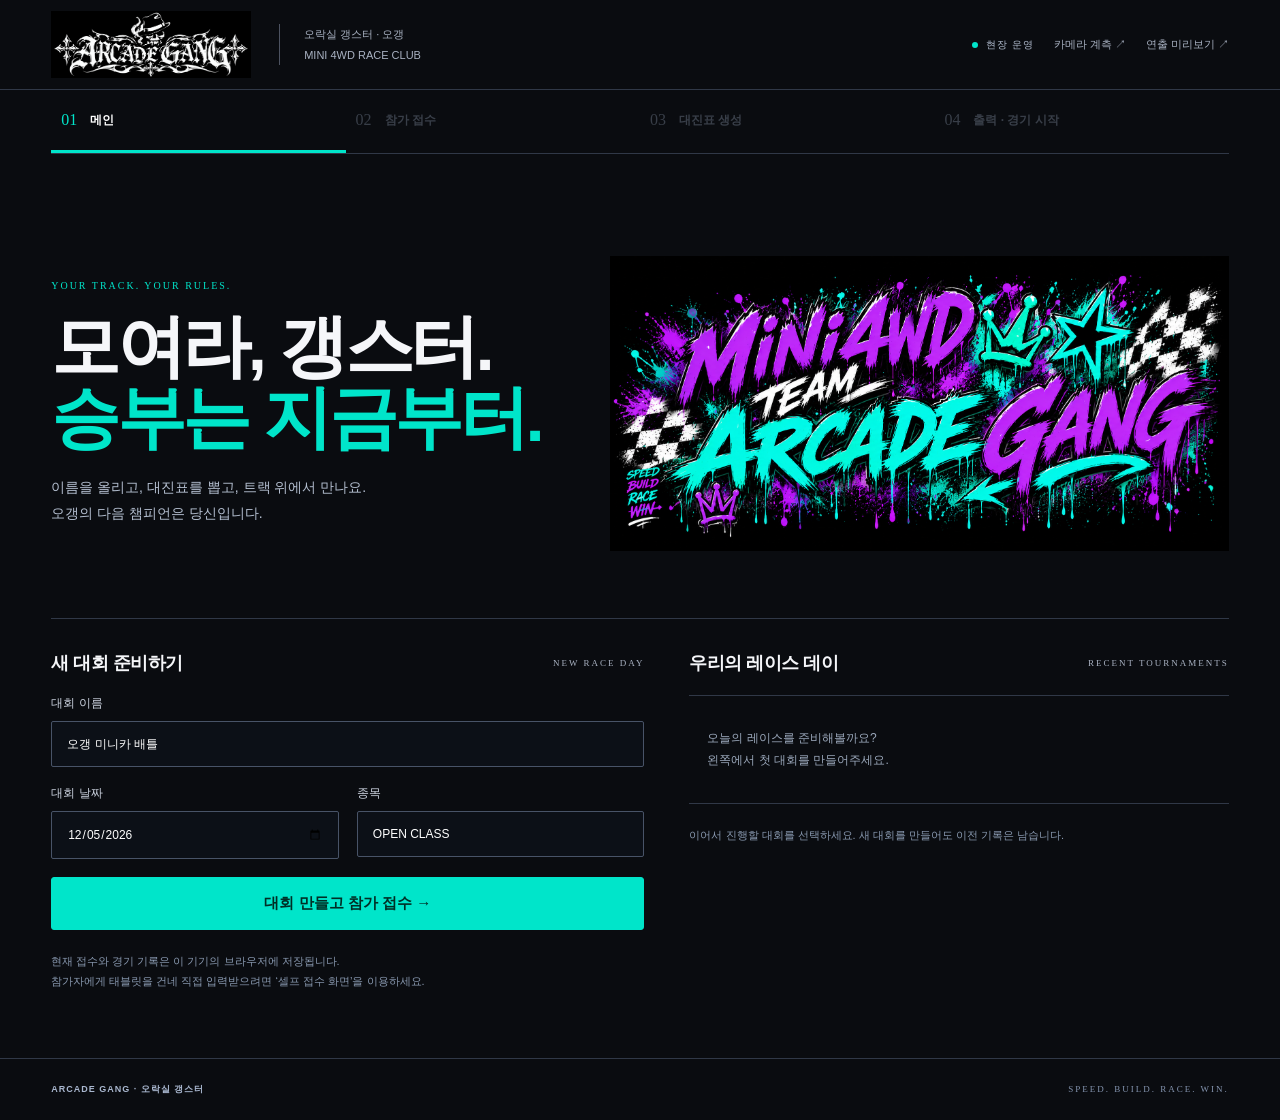
==== commit 2f9ce95d: "9" ====
--- a/index.html
+++ b/index.html
@@ -1,5 +1,5 @@
 <!doctype html><html lang="ko"><head><meta charset="utf-8"><meta name="viewport" content="width=device-width,initial-scale=1"><meta name="theme-color" content="#0a0c10"><meta name="description" content="ARCADE GANG 미니카 대회 참가 접수, 대진표 생성과 경기 진행"><title>ARCADE GANG · RACE CLUB</title><link rel="stylesheet" href="hub.css"></head><body>
-<header class="topbar"><a class="brand" href="#home" aria-label="오갱 메인"><img src="assets/wordmark.png" alt="ARCADE GANG"></a><div class="brand-tag">오락실 갱스터 · 오갱<br>MINI 4WD RACE CLUB</div><div class="top-right"><span class="local-status">현장 운영</span><a class="text-link" href="scene-preview.html" target="_blank">연출 미리보기 ↗</a></div></header>
+<header class="topbar"><a class="brand" href="#home" aria-label="오갱 메인"><img src="assets/wordmark.png" alt="ARCADE GANG"></a><div class="brand-tag">오락실 갱스터 · 오갱<br>MINI 4WD RACE CLUB</div><div class="top-right"><span class="local-status">현장 운영</span><a class="text-link" href="camera.html" target="_blank">카메라 계측 ↗</a><a class="text-link" href="scene-preview.html" target="_blank">연출 미리보기 ↗</a></div></header>
 <button id="exit-kiosk" class="kiosk-exit quiet">운영자 화면으로 ↗</button><div class="app-shell"><nav class="steps" aria-label="대회 준비 단계"><button data-go="home"><b>01</b> 메인</button><button data-go="register"><b>02</b> 참가 접수</button><button data-go="draw"><b>03</b> 대진표 생성</button><button data-go="ready"><b>04</b> 출력 · 경기 시작</button></nav>
 <main>
 <section class="page" data-page="home"><div class="home-hero"><div class="hero-copy"><span class="eyebrow">YOUR TRACK. YOUR RULES.</span><h1>모여라, 갱스터.<br><em>승부는 지금부터.</em></h1><p>이름을 올리고, 대진표를 뽑고, 트랙 위에서 만나요.<br>오갱의 다음 챔피언은 당신입니다.</p></div><img class="hero-art" src="assets/graffiti.png" alt="청록색과 보라색 ARCADE GANG 미니카 그래피티"></div><div class="home-lower"><div><div class="section-label"><h2>새 대회 준비하기</h2><span>NEW RACE DAY</span></div><form id="event-form" class="event-form"><label>대회 이름<input id="event-title" name="title" maxlength="40" value="오갱 미니카 배틀" required autocomplete="off"></label><label>대회 날짜<input id="event-date" name="date" type="date" required></label><label>종목<input id="event-class" name="raceClass" maxlength="24" value="OPEN CLASS" required></label><button class="primary" type="submit">대회 만들고 참가 접수 →</button></form><p class="home-note">현재 접수와 경기 기록은 이 기기의 브라우저에 저장됩니다.<br>참가자에게 태블릿을 건네 직접 입력받으려면 ‘셀프 접수 화면’을 이용하세요.</p></div><div><div class="section-label"><h2>우리의 레이스 데이</h2><span>RECENT TOURNAMENTS</span></div><div id="event-list"></div><p class="home-note">이어서 진행할 대회를 선택하세요. 새 대회를 만들어도 이전 기록은 남습니다.</p></div></div></section>
--- a/hub.css
+++ b/hub.css
@@ -3,3 +3,5 @@
 @media(max-width:1050px){.topbar{padding-inline:24px;gap:20px}.brand img{width:170px}.brand-tag{padding-left:18px;font-size:9px}.app-shell{padding-inline:24px}.home-hero{min-height:350px}.hero-copy h1{font-size:54px}.home-lower{gap:30px}.register-layout{gap:20px}.checkin-card{padding:25px}.round-grid{gap:12px}.round-preview td{font-size:10px;padding:13px 4px}.settings-strip>div{padding:18px 15px}.settings-strip strong{font-size:15px}.ready-card{padding:25px}.ready-card h2{font-size:27px}}
 @media(max-width:720px){.topbar{height:73px;padding:0 17px;gap:12px}.brand img{width:145px}.brand-tag{display:none}.top-right{gap:12px}.top-right .text-link{font-size:9px}.local-status{font-size:8px;letter-spacing:0}.app-shell{padding:0 16px}.steps button{padding:17px 4px;gap:6px;font-size:10px}.steps button b{font-size:12px}.page{padding:25px 0 35px}.home-hero{display:block;min-height:0;position:relative;padding:25px 0 28px;overflow:hidden}.hero-copy{max-width:100%}.hero-copy h1{font-size:clamp(42px,12vw,67px);letter-spacing:-2.5px;margin:18px 0}.hero-copy>p{font-size:12px;max-width:270px}.hero-art{position:absolute;width:80%;height:210px;right:-20%;top:35px;opacity:.28;pointer-events:none}.home-lower{grid-template-columns:1fr;gap:32px;margin-top:26px}.event-form{gap:15px}.section-label h2{font-size:17px}.session-card h3{font-size:15px}.page-head{align-items:flex-start;gap:12px;margin-bottom:24px}.page-head h1{font-size:29px;letter-spacing:-1.4px}.page-head p{font-size:11px;max-width:230px}.counter strong{font-size:44px}.counter span{font-size:7px;letter-spacing:1px}.head-actions{flex-direction:column;align-items:flex-end}.head-actions button{font-size:10px;padding:9px 10px}.register-layout{grid-template-columns:1fr;gap:27px}.checkin-card{padding:24px 20px}.checkin-card h2{font-size:23px}.checkin-card>p{font-size:11px;margin-bottom:22px}.checkin-card input{font-size:27px;padding:20px 16px;min-height:76px}.checkin-card button[type="submit"]{font-size:18px;padding:18px}.receipt{font-size:11px;margin-top:19px}.register-brand{margin-top:23px;padding-top:16px}.roster-list{max-height:390px}.roster-row strong{font-size:18px}.roster-top input{max-width:150px}.bottom-bar{align-items:flex-start;font-size:10px;gap:15px}.bottom-bar button{font-size:10px;white-space:nowrap}.settings-strip{grid-template-columns:1fr 1fr}.settings-strip>div{padding:17px 15px}.settings-strip>div:nth-child(2){border-right:0}.settings-strip>div:nth-child(-n+2){border-bottom:1px solid var(--line)}.settings-strip strong{font-size:16px}.round-grid{grid-template-columns:1fr;gap:19px}.round-preview h3{font-size:23px;padding:18px}.round-preview td{font-size:14px;padding:14px 7px}.round-preview th{font-size:10px}.draw-empty{padding:40px 15px}.draw-empty h2{font-size:25px}.draw-actions{align-items:flex-start;flex-direction:column}.draw-actions>div{width:100%}.draw-actions button{flex:1;font-size:12px}.ready-layout{grid-template-columns:1fr;gap:20px}.ready-summary{padding:18px 16px;align-items:flex-start}.ready-summary h2{font-size:16px}.ready-summary p{font-size:10px;line-height:1.8}.ready-summary strong{font-size:30px}.ready-card{min-height:280px;padding:25px}.ready-card h2{font-size:29px}.ready-card p{font-size:12px}.ready-card button{font-size:16px}.footer{padding:22px 16px}.footer>span{font-size:7px;letter-spacing:1px}.kiosk .page{padding-top:70px}.kiosk .page-head h1{font-size:32px}.kiosk .checkin-card{padding:25px 20px}.kiosk .checkin-card input{font-size:30px;padding:23px 16px}.kiosk .checkin-card button[type="submit"]{font-size:20px;padding:20px}.kiosk .page-head p{max-width:260px}.kiosk .kiosk-poster{left:20%}.kiosk .checkin-card .field-note{font-size:10px}}
 @media(prefers-reduced-motion:no-preference){button{transition:border-color .2s cubic-bezier(.2,.8,.2,1),background .2s cubic-bezier(.2,.8,.2,1)}button:active:not(:disabled){transform:translateY(1px)}}
+
+@media(max-width:720px){.top-right .local-status{display:none}}
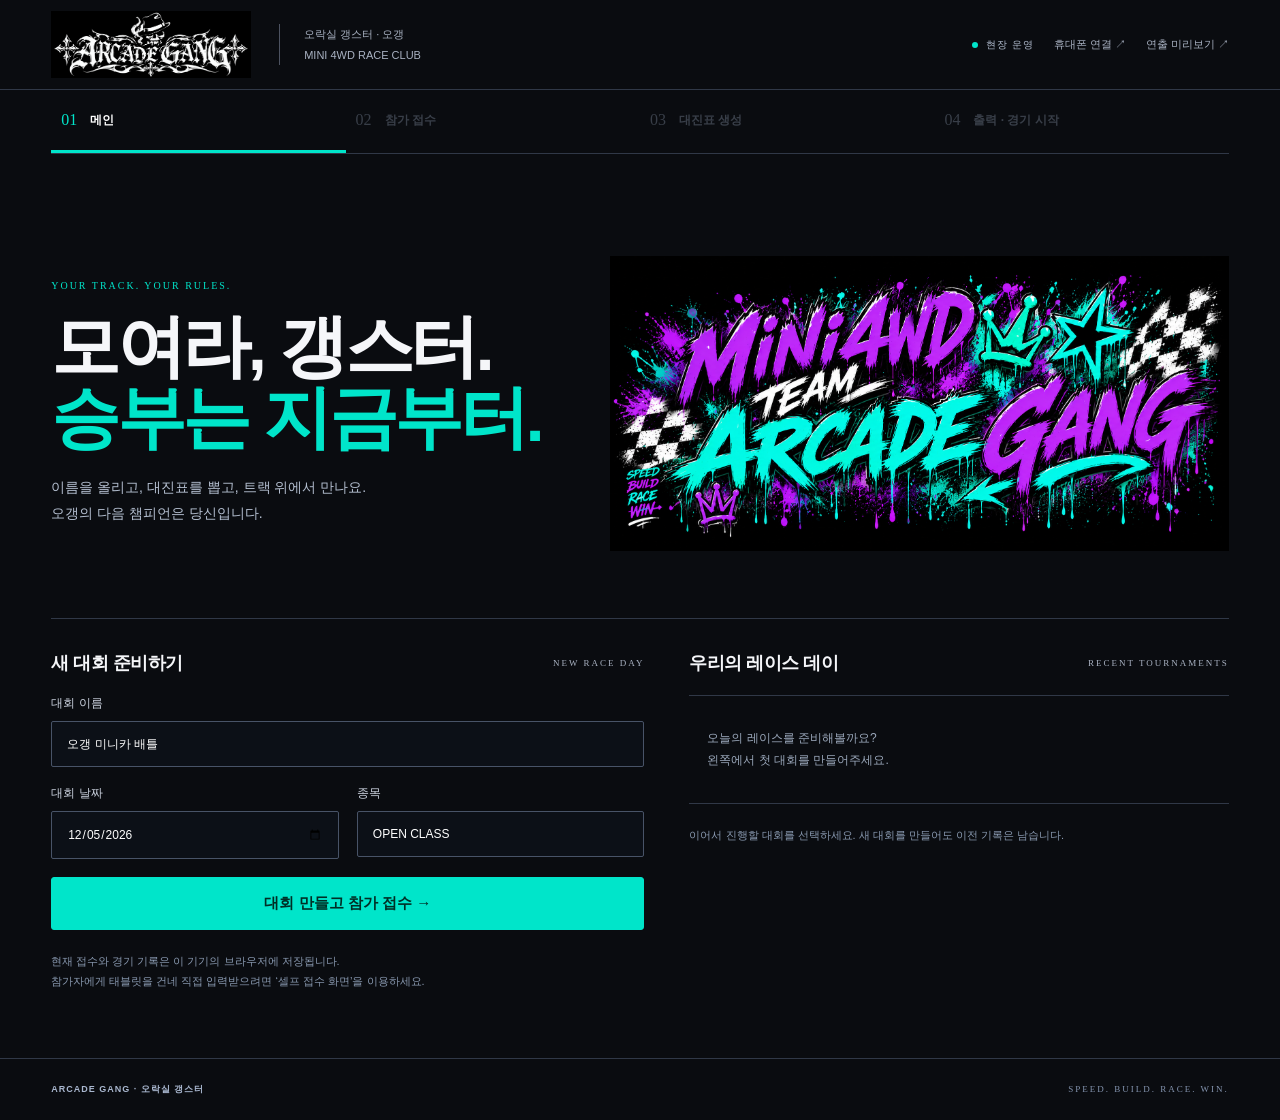
==== commit 49d50164: "19" ====
--- a/index.html
+++ b/index.html
@@ -1,5 +1,5 @@
 <!doctype html><html lang="ko"><head><meta charset="utf-8"><meta name="viewport" content="width=device-width,initial-scale=1"><meta name="theme-color" content="#0a0c10"><meta name="description" content="ARCADE GANG 미니카 대회 참가 접수, 대진표 생성과 경기 진행"><title>ARCADE GANG · RACE CLUB</title><link rel="stylesheet" href="hub.css"></head><body>
-<header class="topbar"><a class="brand" href="#home" aria-label="오갱 메인"><img src="assets/wordmark.png" alt="ARCADE GANG"></a><div class="brand-tag">오락실 갱스터 · 오갱<br>MINI 4WD RACE CLUB</div><div class="top-right"><span class="local-status">현장 운영</span><a class="text-link" href="camera.html" target="_blank">카메라 계측 ↗</a><a class="text-link" href="scene-preview.html" target="_blank">연출 미리보기 ↗</a></div></header>
+<header class="topbar"><a class="brand" href="#home" aria-label="오갱 메인"><img src="assets/wordmark.png" alt="ARCADE GANG"></a><div class="brand-tag">오락실 갱스터 · 오갱<br>MINI 4WD RACE CLUB</div><div class="top-right"><span class="local-status">현장 운영</span><a class="text-link" href="phone-link.html" target="_blank">휴대폰 연결 ↗</a><a class="text-link" href="scene-preview.html" target="_blank">연출 미리보기 ↗</a></div></header>
 <button id="exit-kiosk" class="kiosk-exit quiet">운영자 화면으로 ↗</button><div class="app-shell"><nav class="steps" aria-label="대회 준비 단계"><button data-go="home"><b>01</b> 메인</button><button data-go="register"><b>02</b> 참가 접수</button><button data-go="draw"><b>03</b> 대진표 생성</button><button data-go="ready"><b>04</b> 출력 · 경기 시작</button></nav>
 <main>
 <section class="page" data-page="home"><div class="home-hero"><div class="hero-copy"><span class="eyebrow">YOUR TRACK. YOUR RULES.</span><h1>모여라, 갱스터.<br><em>승부는 지금부터.</em></h1><p>이름을 올리고, 대진표를 뽑고, 트랙 위에서 만나요.<br>오갱의 다음 챔피언은 당신입니다.</p></div><img class="hero-art" src="assets/graffiti.png" alt="청록색과 보라색 ARCADE GANG 미니카 그래피티"></div><div class="home-lower"><div><div class="section-label"><h2>새 대회 준비하기</h2><span>NEW RACE DAY</span></div><form id="event-form" class="event-form"><label>대회 이름<input id="event-title" name="title" maxlength="40" value="오갱 미니카 배틀" required autocomplete="off"></label><label>대회 날짜<input id="event-date" name="date" type="date" required></label><label>종목<input id="event-class" name="raceClass" maxlength="24" value="OPEN CLASS" required></label><button class="primary" type="submit">대회 만들고 참가 접수 →</button></form><p class="home-note">현재 접수와 경기 기록은 이 기기의 브라우저에 저장됩니다.<br>참가자에게 태블릿을 건네 직접 입력받으려면 ‘셀프 접수 화면’을 이용하세요.</p></div><div><div class="section-label"><h2>우리의 레이스 데이</h2><span>RECENT TOURNAMENTS</span></div><div id="event-list"></div><p class="home-note">이어서 진행할 대회를 선택하세요. 새 대회를 만들어도 이전 기록은 남습니다.</p></div></div></section>
